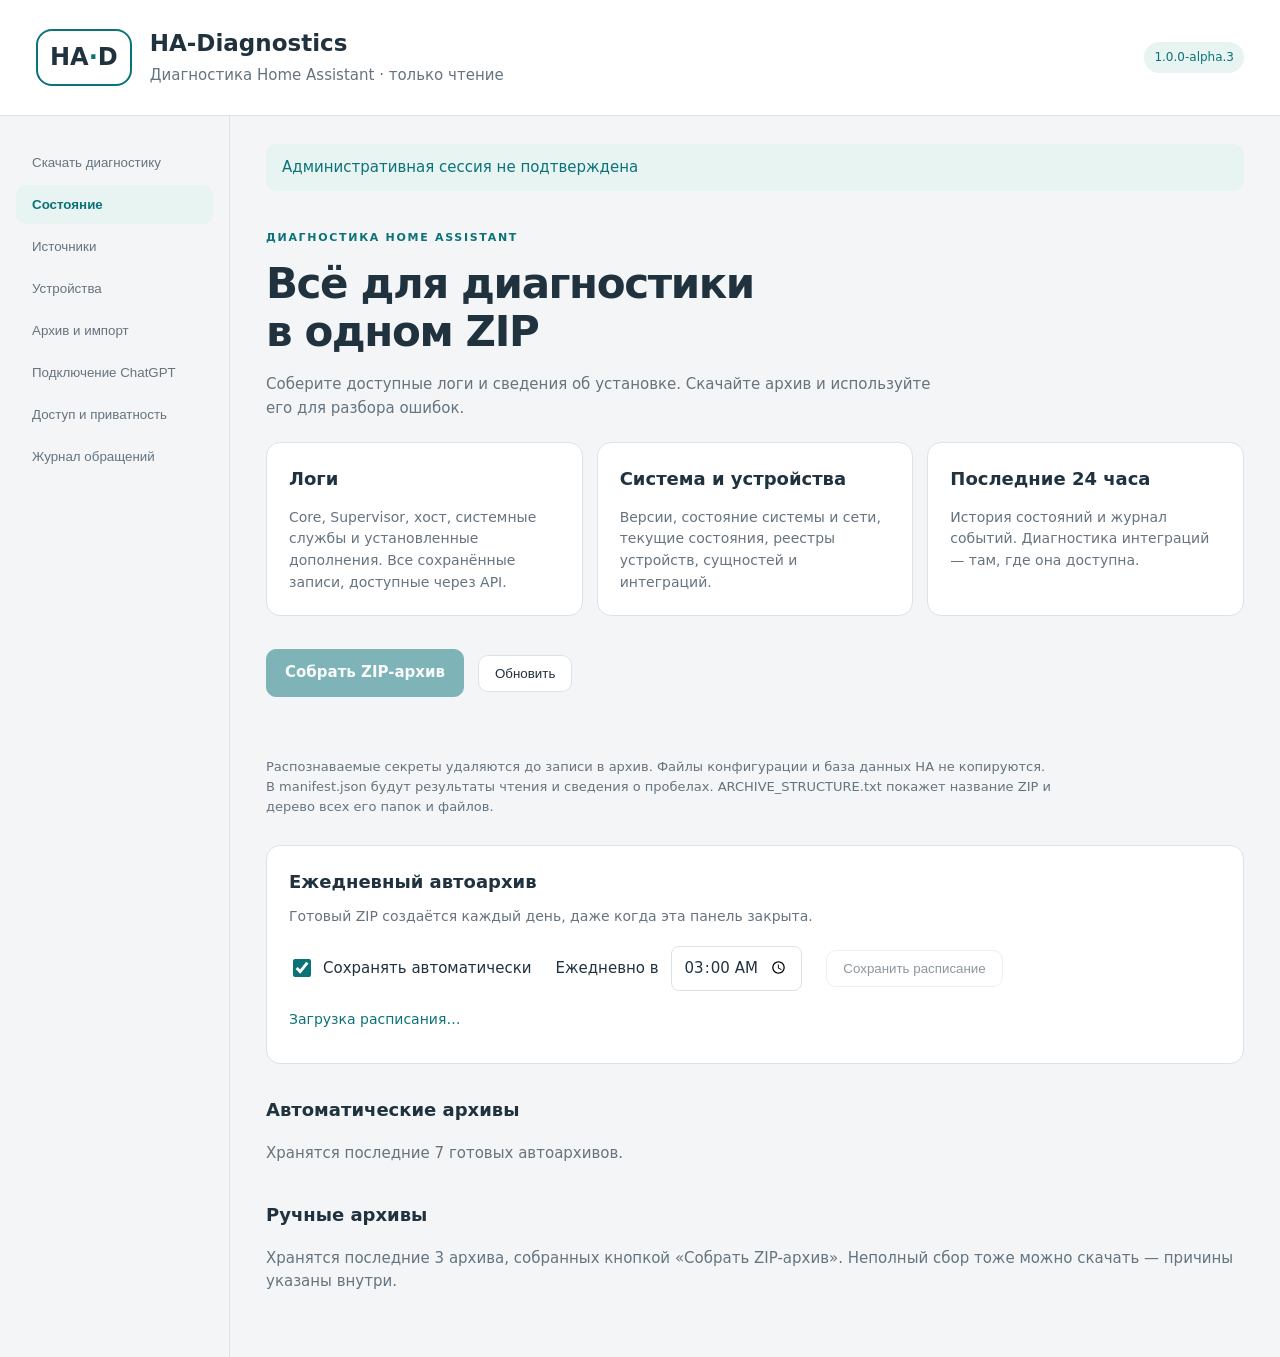
==== ha_diagnostics_live/app/web/index.html @ da9b48de "Add daily diagnostic archives for 1.0.0-alpha.3" ====
<!doctype html><html lang="ru"><head><meta charset="utf-8"><meta name="viewport" content="width=device-width,initial-scale=1"><title>HA-Diagnostics</title><link rel="stylesheet" href="style.css"></head><body><header><div class="logo">HA<span>·</span>D</div><div><h1>HA-Diagnostics</h1><p>Диагностика Home Assistant · только чтение</p></div><span class="badge">1.0.0-alpha.3</span></header><main><aside><button data-tab="export">Скачать диагностику</button><button data-tab="status">Состояние</button><button data-tab="sources">Источники</button><button data-tab="devices">Устройства</button><button data-tab="archive">Архив и импорт</button><button data-tab="connection">Подключение ChatGPT</button><button data-tab="privacy">Доступ и приватность</button><button data-tab="audit">Журнал обращений</button></aside><article><div id="notice" role="status" aria-live="polite">Загрузка состояния…</div><section id="export"><div class="export-heading"><span class="eyebrow">ДИАГНОСТИКА HOME ASSISTANT</span><h2>Всё для диагностики<br>в одном ZIP</h2><p>Соберите доступные логи и сведения об установке. Скачайте архив и используйте его для разбора ошибок.</p></div><div class="bundle-grid"><div class="card"><strong>Логи</strong><p>Core, Supervisor, хост, системные службы и установленные дополнения. Все сохранённые записи, доступные через API.</p></div><div class="card"><strong>Система и устройства</strong><p>Версии, состояние системы и сети, текущие состояния, реестры устройств, сущностей и интеграций.</p></div><div class="card"><strong>Последние 24 часа</strong><p>История состояний и журнал событий. Диагностика интеграций — там, где она доступна.</p></div></div><div class="export-actions"><button id="create-zip" class="primary" disabled>Собрать ZIP-архив</button><button id="cancel-zip" hidden>Отменить сбор</button><button id="refresh-zip">Обновить</button><a id="download-zip" class="download" hidden>Скачать ZIP</a></div><div id="export-progress" role="status" aria-live="polite"></div><p class="export-note">Распознаваемые секреты удаляются до записи в архив. Файлы конфигурации и база данных HA не копируются. В manifest.json будут результаты чтения и сведения о пробелах. ARCHIVE_STRUCTURE.txt покажет название ZIP и дерево всех его папок и файлов.</p>
<div class="schedule-card">
  <h3>Ежедневный автоархив</h3>
  <p>Готовый ZIP создаётся каждый день, даже когда эта панель закрыта.</p>
  <form id="export-schedule-form">
    <label class="schedule-toggle"><input id="schedule-enabled" type="checkbox" checked> Сохранять автоматически</label>
    <label class="schedule-time" for="schedule-time">Ежедневно в <input id="schedule-time" type="time" value="03:00" step="60" required></label>
    <button id="save-export-schedule" type="submit" disabled>Сохранить расписание</button>
  </form>
  <p id="schedule-timezone"></p>
  <p id="schedule-state" role="status" aria-live="polite">Загрузка расписания…</p>
</div>
<h3>Автоматические архивы</h3>
<p>Хранятся последние 7 готовых автоархивов.</p>
<div id="automatic-export-list" class="export-list"></div>
<h3>Ручные архивы</h3>
<p>Хранятся последние 3 архива, собранных кнопкой «Собрать ZIP-архив». Неполный сбор тоже можно скачать — причины указаны внутри.</p>
<div id="export-list" class="export-list"></div>
</section><section id="status" hidden><h2>Наблюдения с доказательствами</h2><p>Архив хранится локально. ChatGPT получает только разрешённые очищенные выборки. Наличие записей само по себе не подтверждает полноту интервала.</p><div id="metrics" class="cards"></div><p id="timezone-origin"></p><h3>Покрытие и свежесть</h3><div id="coverage"></div><h3>Локальный предпросмотр очистки</h3><p>Последние 10 очищенных записей собственного архива, до 2000 символов каждая. Проверьте их перед разрешением передачи источника; выборка не гарантирует очистку всех неизвестных секретов.</p><pre id="live-preview"></pre></section><section id="sources" hidden><h2>Источники</h2><p>Сбор и передача — отдельные разрешения. «Все доступные» превращается в явный список журналов и допустимых сущностей.</p><button id="discover">Найти все источники</button><div id="source-list"></div><button id="save-sources">Сохранить выбор и начать сбор</button><button id="stop">Остановить сбор</button></section><section id="devices" hidden><h2>Диагностические сущности</h2><p>Камеры, медиа, геопозиция, данные присутствия и чувствительные домены исключены. Snapshot показывает состояние в момент наблюдения, история Recorder — отдельный источник.</p><button id="select-entities">Выбрать все допустимые сущности</button><pre id="entity-list"></pre></section><section id="archive" hidden><h2>Архив и импорт</h2><p>Только .log, .txt и .json до 20 MiB. Исходный файл не сохраняется. Сначала проверьте очищенный предпросмотр.</p><input id="file" type="file" accept=".log,.txt,.json"><button id="preview">Предпросмотр</button><pre id="preview-content"></pre><label><input type="checkbox" id="share-import">Разрешить ChatGPT этот импорт</label><button id="commit" disabled>Сохранить очищенную копию</button><h3>Импортированные материалы</h3><div id="artifact-list"></div><pre id="artifact-content"></pre><h3>Проверить запись по evidence ID</h3><label>Идентификатор записи <input id="evidence-id" placeholder="rec_…" maxlength="36"></label><button id="show-evidence">Показать очищенную запись</button><pre id="evidence-content"></pre><button id="delete">Удалить собственный архив</button></section><section id="connection" hidden><h2>Подключение ChatGPT</h2><p>Подключите домашний MCP через Secure MCP Tunnel. Сначала создайте туннель в OpenAI Platform, затем сохраните его параметры здесь.</p><form id="tunnel-form" autocomplete="off"><label for="tunnel-id">Tunnel ID</label><input id="tunnel-id" name="tunnel-id" type="text" placeholder="tunnel_…" maxlength="107" required pattern="tunnel_[a-zA-Z0-9]{8,100}" spellcheck="false" autocomplete="off"><label for="tunnel-key">Runtime API key туннеля</label><input id="tunnel-key" name="tunnel-key" type="password" maxlength="8192" required autocomplete="new-password" spellcheck="false"><p>Ключ сохраняется локально и не показывается повторно. Это ключ транспорта OpenAI, а не токен Home Assistant. Для замены введите новый ключ.</p><button id="save-tunnel" type="submit">Сохранить туннель</button></form><p id="tunnel-state" role="status" aria-live="polite"></p><p>После сохранения перезапустите HA-Diagnostics через страницу приложения в Home Assistant. Затем выберите этот туннель при создании MCP в ChatGPT.</p><p>OAuth настраивается отдельно. Сохранение туннеля не включает удалённый доступ и не подтверждает подключение ChatGPT.</p><p id="transport-state"></p><button id="revoke">Отключить доступ ChatGPT</button></section><section id="privacy" hidden><h2>Доступ и приватность</h2><p>Очистка уменьшает раскрытие, но не гарантирует удаление любого неизвестного секрета. Уже отправленные сведения остаются в чате по условиям аккаунта OpenAI. Отзыв действует на следующие вызовы.</p><label>Настройки этого приложения (без секретов)<textarea id="policy" spellcheck="false" rows="18"></textarea></label><button id="save-policy">Сохранить локально</button><p>OAuth subject владельца подтверждается локально. MCP не имеет права менять настройки.</p></section><section id="audit" hidden><h2>Журнал обращений</h2><p>Аудит содержит субъект-псевдоним, tool, решение политики, размер и задержку. Текст чата, запрос поиска и журнал в нём не сохраняются.</p><button id="refresh-audit">Обновить</button><pre id="audit-content">Загрузка последних обращений…</pre></section></article></main><script src="app.js"></script></body></html>
---- ha_diagnostics_live/app/web/style.css ----
:root{color-scheme:light dark;--bg:#f3f5f7;--surface:#fff;--text:#20323e;--muted:#65747f;--line:#dbe3e8;--accent:#0b7378;--soft:#e8f4f1}*{box-sizing:border-box}body{margin:0;background:var(--bg);color:var(--text);font:15px/1.55 system-ui,sans-serif}header{display:flex;align-items:center;gap:18px;padding:26px 36px;border-bottom:1px solid var(--line);background:var(--surface)}.logo{font-size:24px;font-weight:800;border:2px solid var(--accent);border-radius:16px;padding:8px 12px}.logo span{color:var(--accent)}h1{font-size:23px;margin:0}header p{margin:2px 0;color:var(--muted)}.badge{margin-left:auto;font-size:12px;color:var(--accent);background:var(--soft);padding:6px 10px;border-radius:20px}main{display:grid;grid-template-columns:230px minmax(0,1fr);max-width:1400px;margin:auto;min-height:80vh}aside{padding:24px 16px;border-right:1px solid var(--line)}aside button{display:block;width:100%;text-align:left;background:none;border:0;padding:12px 16px;margin:3px 0;color:var(--muted)}aside button.active{background:var(--soft);color:var(--accent);font-weight:650}article{padding:28px 36px;max-width:1050px;min-width:0}h2{font-size:27px;letter-spacing:-.5px;margin:20px 0 10px}h3{font-size:18px}p{color:var(--muted)}button{border:1px solid var(--line);border-radius:10px;background:var(--surface);color:var(--text);padding:10px 16px;cursor:pointer;margin:5px 6px 5px 0}button:hover{border-color:var(--accent)}button:focus-visible,input:focus-visible,textarea:focus-visible{outline:3px solid var(--accent);outline-offset:2px}button:disabled{opacity:.5;cursor:default}#notice{border-radius:10px;padding:12px 16px;background:var(--soft);color:var(--accent)}.cards{display:grid;grid-template-columns:repeat(3,1fr);gap:14px;margin:26px 0}.card,.source,.artifact{padding:18px;border:1px solid var(--line);border-radius:14px;background:var(--surface);margin:8px 0}.card strong{display:block;font-size:23px}label{display:block;margin:12px 0}pre{white-space:pre-wrap;overflow-wrap:anywhere;background:var(--surface);border:1px solid var(--line);border-radius:10px;padding:14px;max-height:430px;overflow:auto;font:13px/1.6 ui-monospace,monospace}textarea{display:block;width:100%;background:var(--surface);color:var(--text);border:1px solid var(--line);border-radius:10px;padding:12px;font:13px/1.5 ui-monospace,monospace}.source input{margin-right:8px}small{color:var(--muted)}@media(prefers-color-scheme:dark){:root{--bg:#131d23;--surface:#1b2931;--text:#e8eff3;--muted:#a7b7c0;--line:#34454e;--accent:#83d7c9;--soft:#213d3b}}@media(max-width:700px){header{padding:18px 16px;gap:12px;flex-wrap:wrap}h1{font-size:20px}.badge{margin-left:0}main{display:block}aside{display:flex;overflow:auto;padding:10px;border-right:0;border-bottom:1px solid var(--line)}aside button{white-space:nowrap;width:auto}article{padding:18px 16px}.cards{grid-template-columns:1fr}h2{font-size:24px}}

#tunnel-form{max-width:640px}#tunnel-form label{display:block;margin-top:16px}#tunnel-form input{display:block;width:100%;min-width:0;padding:12px;border:1px solid var(--line);border-radius:8px;background:var(--surface);color:var(--text);font:inherit}#tunnel-state{overflow-wrap:anywhere}
.schedule-card{padding:22px;margin:28px 0 32px;border:1px solid var(--line);border-radius:14px;background:var(--surface)}.schedule-card h3{margin:0}.schedule-card p{margin:10px 0;font-size:14px}#export-schedule-form{display:flex;align-items:center;flex-wrap:wrap;gap:12px 24px}#export-schedule-form label{margin:8px 0}.schedule-toggle{display:flex;align-items:center;gap:9px}.schedule-toggle input{width:18px;height:18px;accent-color:var(--accent)}.schedule-time{display:flex;align-items:center;gap:12px}.schedule-time input{min-width:120px;max-width:160px;padding:9px 12px;border:1px solid var(--line);border-radius:8px;background:var(--surface);color:var(--text);font:inherit}#schedule-state{color:var(--accent);overflow-wrap:anywhere}.export-list{margin:18px 0 36px;color:var(--muted)}@media(max-width:700px){.schedule-card{padding:18px}#export-schedule-form{align-items:flex-start;flex-direction:column;gap:4px}#export-schedule-form button{max-width:100%}}
[hidden]{display:none!important}.zip-workflow main{display:block;max-width:1100px}.zip-workflow aside{display:none}.zip-workflow article{max-width:none;padding-top:32px}.export-heading{max-width:680px;margin:34px 0 22px}.export-heading h2{font-size:42px;line-height:1.13;letter-spacing:-1.4px;margin:12px 0 18px}.eyebrow{color:var(--accent);font-size:11px;font-weight:700;letter-spacing:1.7px}.bundle-grid{display:grid;grid-template-columns:repeat(3,minmax(0,1fr));gap:14px}.bundle-grid .card{margin:0;padding:22px}.bundle-grid .card strong{font-size:18px}.bundle-grid .card p{font-size:14px;margin-bottom:0}.export-actions{display:flex;align-items:center;flex-wrap:wrap;gap:8px;margin:28px 0 14px}button.primary,a.download{display:inline-block;border:1px solid var(--accent);border-radius:10px;background:var(--accent);color:var(--surface);padding:11px 18px;font:inherit;font-weight:600;text-decoration:none;cursor:pointer}a.download:focus-visible{outline:3px solid var(--accent);outline-offset:3px}.export-note{font-size:13px;max-width:790px}#export-progress{min-height:28px;color:var(--accent);overflow-wrap:anywhere}.collecting:before{content:'';display:inline-block;width:9px;height:9px;background:var(--accent);border-radius:50%;margin-right:10px;animation:collect-pulse 1.2s ease-in-out infinite}.export-row{display:flex;align-items:center;gap:14px;padding:18px 0;border-top:1px solid var(--line)}.export-row>div{flex:1;min-width:0}.export-row strong,.export-row small{display:block}.export-row strong{font-size:15px}.export-row small{margin-top:3px}#export-list{margin:18px 0 36px;color:var(--muted)}@keyframes collect-pulse{50%{opacity:.3}}@media(prefers-reduced-motion:reduce){.collecting:before{animation:none}}@media(max-width:700px){.export-heading{margin-top:24px}.export-heading h2{font-size:34px}.bundle-grid{grid-template-columns:1fr}.export-row{flex-wrap:wrap}.export-row>div{flex-basis:100%}}
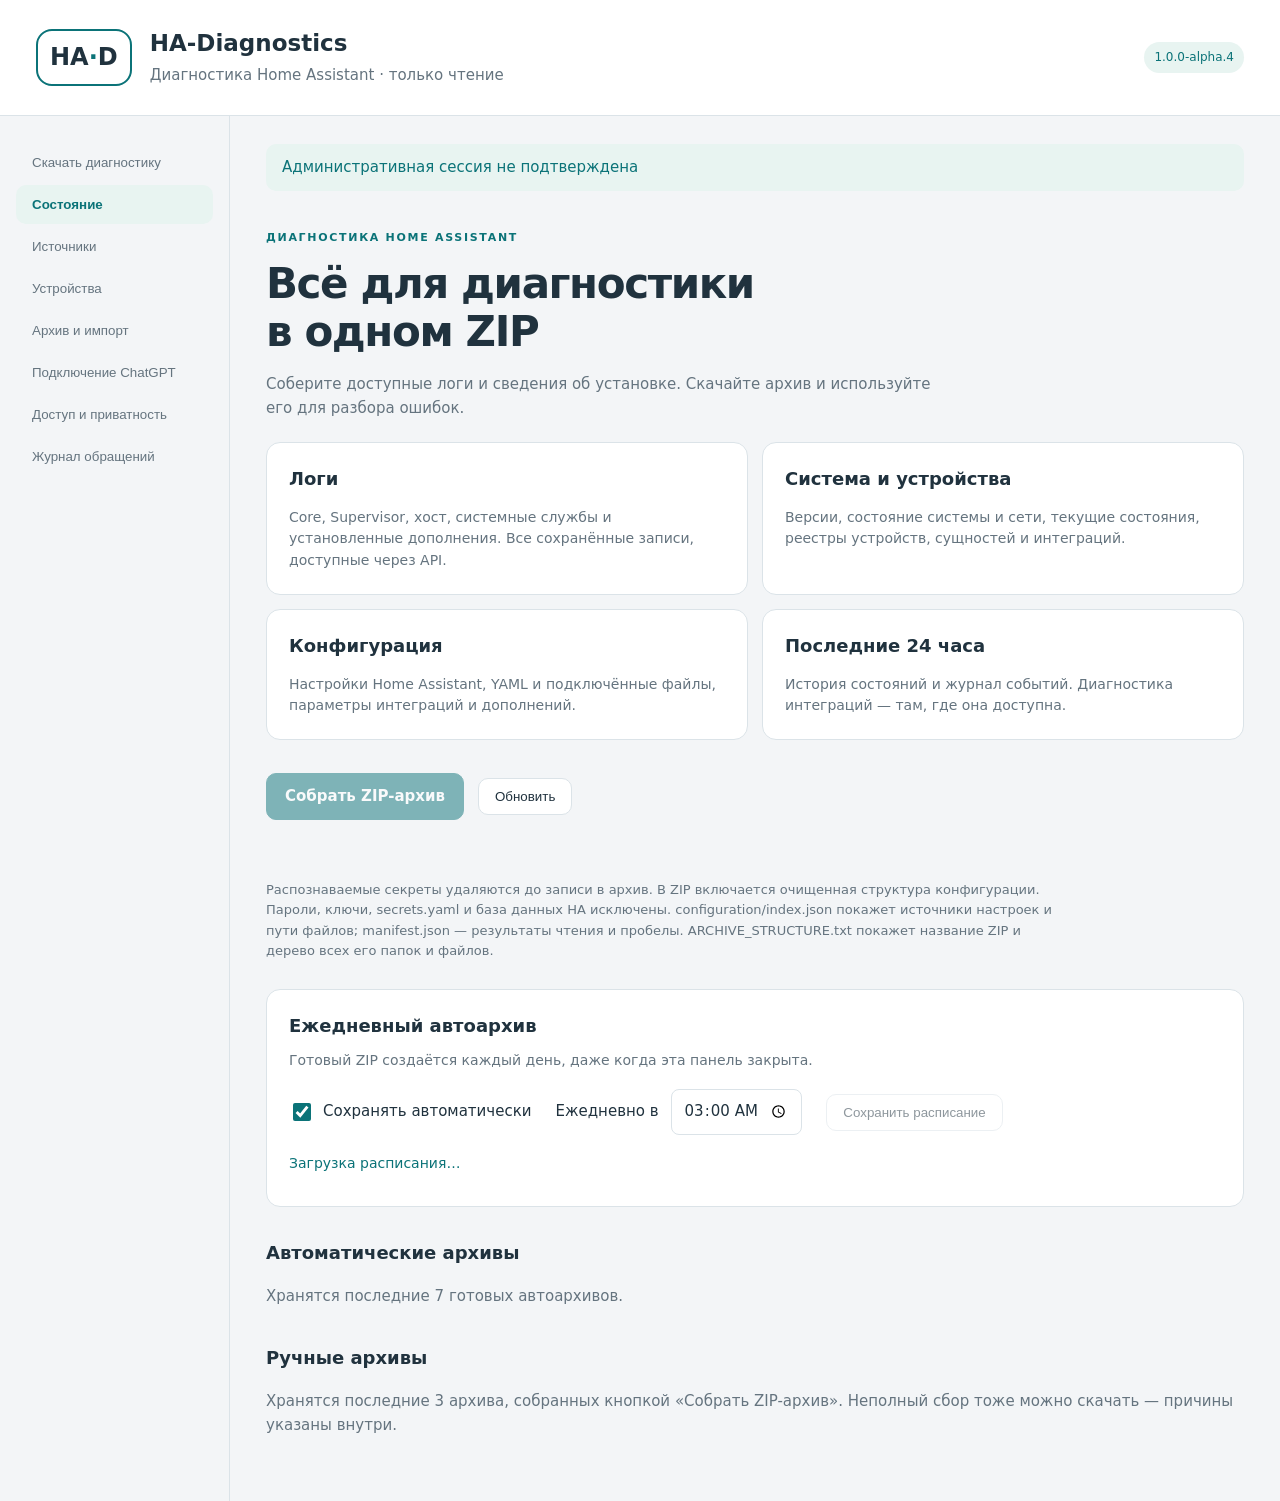
==== commit c77a80fe: "Add configuration export for 1.0.0-alpha.4" ====
--- a/ha_diagnostics_live/app/web/index.html
+++ b/ha_diagnostics_live/app/web/index.html
@@ -1,4 +1,4 @@
-<!doctype html><html lang="ru"><head><meta charset="utf-8"><meta name="viewport" content="width=device-width,initial-scale=1"><title>HA-Diagnostics</title><link rel="stylesheet" href="style.css"></head><body><header><div class="logo">HA<span>·</span>D</div><div><h1>HA-Diagnostics</h1><p>Диагностика Home Assistant · только чтение</p></div><span class="badge">1.0.0-alpha.3</span></header><main><aside><button data-tab="export">Скачать диагностику</button><button data-tab="status">Состояние</button><button data-tab="sources">Источники</button><button data-tab="devices">Устройства</button><button data-tab="archive">Архив и импорт</button><button data-tab="connection">Подключение ChatGPT</button><button data-tab="privacy">Доступ и приватность</button><button data-tab="audit">Журнал обращений</button></aside><article><div id="notice" role="status" aria-live="polite">Загрузка состояния…</div><section id="export"><div class="export-heading"><span class="eyebrow">ДИАГНОСТИКА HOME ASSISTANT</span><h2>Всё для диагностики<br>в одном ZIP</h2><p>Соберите доступные логи и сведения об установке. Скачайте архив и используйте его для разбора ошибок.</p></div><div class="bundle-grid"><div class="card"><strong>Логи</strong><p>Core, Supervisor, хост, системные службы и установленные дополнения. Все сохранённые записи, доступные через API.</p></div><div class="card"><strong>Система и устройства</strong><p>Версии, состояние системы и сети, текущие состояния, реестры устройств, сущностей и интеграций.</p></div><div class="card"><strong>Последние 24 часа</strong><p>История состояний и журнал событий. Диагностика интеграций — там, где она доступна.</p></div></div><div class="export-actions"><button id="create-zip" class="primary" disabled>Собрать ZIP-архив</button><button id="cancel-zip" hidden>Отменить сбор</button><button id="refresh-zip">Обновить</button><a id="download-zip" class="download" hidden>Скачать ZIP</a></div><div id="export-progress" role="status" aria-live="polite"></div><p class="export-note">Распознаваемые секреты удаляются до записи в архив. Файлы конфигурации и база данных HA не копируются. В manifest.json будут результаты чтения и сведения о пробелах. ARCHIVE_STRUCTURE.txt покажет название ZIP и дерево всех его папок и файлов.</p>
+<!doctype html><html lang="ru"><head><meta charset="utf-8"><meta name="viewport" content="width=device-width,initial-scale=1"><title>HA-Diagnostics</title><link rel="stylesheet" href="style.css"></head><body><header><div class="logo">HA<span>·</span>D</div><div><h1>HA-Diagnostics</h1><p>Диагностика Home Assistant · только чтение</p></div><span class="badge">1.0.0-alpha.4</span></header><main><aside><button data-tab="export">Скачать диагностику</button><button data-tab="status">Состояние</button><button data-tab="sources">Источники</button><button data-tab="devices">Устройства</button><button data-tab="archive">Архив и импорт</button><button data-tab="connection">Подключение ChatGPT</button><button data-tab="privacy">Доступ и приватность</button><button data-tab="audit">Журнал обращений</button></aside><article><div id="notice" role="status" aria-live="polite">Загрузка состояния…</div><section id="export"><div class="export-heading"><span class="eyebrow">ДИАГНОСТИКА HOME ASSISTANT</span><h2>Всё для диагностики<br>в одном ZIP</h2><p>Соберите доступные логи и сведения об установке. Скачайте архив и используйте его для разбора ошибок.</p></div><div class="bundle-grid"><div class="card"><strong>Логи</strong><p>Core, Supervisor, хост, системные службы и установленные дополнения. Все сохранённые записи, доступные через API.</p></div><div class="card"><strong>Система и устройства</strong><p>Версии, состояние системы и сети, текущие состояния, реестры устройств, сущностей и интеграций.</p></div><div class="card"><strong>Конфигурация</strong><p>Настройки Home Assistant, YAML и подключённые файлы, параметры интеграций и дополнений.</p></div><div class="card"><strong>Последние 24 часа</strong><p>История состояний и журнал событий. Диагностика интеграций — там, где она доступна.</p></div></div><div class="export-actions"><button id="create-zip" class="primary" disabled>Собрать ZIP-архив</button><button id="cancel-zip" hidden>Отменить сбор</button><button id="refresh-zip">Обновить</button><a id="download-zip" class="download" hidden>Скачать ZIP</a></div><div id="export-progress" role="status" aria-live="polite"></div><p class="export-note">Распознаваемые секреты удаляются до записи в архив. В ZIP включается очищенная структура конфигурации. Пароли, ключи, secrets.yaml и база данных HA исключены. configuration/index.json покажет источники настроек и пути файлов; manifest.json — результаты чтения и пробелы. ARCHIVE_STRUCTURE.txt покажет название ZIP и дерево всех его папок и файлов.</p>
 <div class="schedule-card">
   <h3>Ежедневный автоархив</h3>
   <p>Готовый ZIP создаётся каждый день, даже когда эта панель закрыта.</p>
--- a/ha_diagnostics_live/app/web/style.css
+++ b/ha_diagnostics_live/app/web/style.css
@@ -2,4 +2,4 @@
 
 #tunnel-form{max-width:640px}#tunnel-form label{display:block;margin-top:16px}#tunnel-form input{display:block;width:100%;min-width:0;padding:12px;border:1px solid var(--line);border-radius:8px;background:var(--surface);color:var(--text);font:inherit}#tunnel-state{overflow-wrap:anywhere}
 .schedule-card{padding:22px;margin:28px 0 32px;border:1px solid var(--line);border-radius:14px;background:var(--surface)}.schedule-card h3{margin:0}.schedule-card p{margin:10px 0;font-size:14px}#export-schedule-form{display:flex;align-items:center;flex-wrap:wrap;gap:12px 24px}#export-schedule-form label{margin:8px 0}.schedule-toggle{display:flex;align-items:center;gap:9px}.schedule-toggle input{width:18px;height:18px;accent-color:var(--accent)}.schedule-time{display:flex;align-items:center;gap:12px}.schedule-time input{min-width:120px;max-width:160px;padding:9px 12px;border:1px solid var(--line);border-radius:8px;background:var(--surface);color:var(--text);font:inherit}#schedule-state{color:var(--accent);overflow-wrap:anywhere}.export-list{margin:18px 0 36px;color:var(--muted)}@media(max-width:700px){.schedule-card{padding:18px}#export-schedule-form{align-items:flex-start;flex-direction:column;gap:4px}#export-schedule-form button{max-width:100%}}
-[hidden]{display:none!important}.zip-workflow main{display:block;max-width:1100px}.zip-workflow aside{display:none}.zip-workflow article{max-width:none;padding-top:32px}.export-heading{max-width:680px;margin:34px 0 22px}.export-heading h2{font-size:42px;line-height:1.13;letter-spacing:-1.4px;margin:12px 0 18px}.eyebrow{color:var(--accent);font-size:11px;font-weight:700;letter-spacing:1.7px}.bundle-grid{display:grid;grid-template-columns:repeat(3,minmax(0,1fr));gap:14px}.bundle-grid .card{margin:0;padding:22px}.bundle-grid .card strong{font-size:18px}.bundle-grid .card p{font-size:14px;margin-bottom:0}.export-actions{display:flex;align-items:center;flex-wrap:wrap;gap:8px;margin:28px 0 14px}button.primary,a.download{display:inline-block;border:1px solid var(--accent);border-radius:10px;background:var(--accent);color:var(--surface);padding:11px 18px;font:inherit;font-weight:600;text-decoration:none;cursor:pointer}a.download:focus-visible{outline:3px solid var(--accent);outline-offset:3px}.export-note{font-size:13px;max-width:790px}#export-progress{min-height:28px;color:var(--accent);overflow-wrap:anywhere}.collecting:before{content:'';display:inline-block;width:9px;height:9px;background:var(--accent);border-radius:50%;margin-right:10px;animation:collect-pulse 1.2s ease-in-out infinite}.export-row{display:flex;align-items:center;gap:14px;padding:18px 0;border-top:1px solid var(--line)}.export-row>div{flex:1;min-width:0}.export-row strong,.export-row small{display:block}.export-row strong{font-size:15px}.export-row small{margin-top:3px}#export-list{margin:18px 0 36px;color:var(--muted)}@keyframes collect-pulse{50%{opacity:.3}}@media(prefers-reduced-motion:reduce){.collecting:before{animation:none}}@media(max-width:700px){.export-heading{margin-top:24px}.export-heading h2{font-size:34px}.bundle-grid{grid-template-columns:1fr}.export-row{flex-wrap:wrap}.export-row>div{flex-basis:100%}}
+[hidden]{display:none!important}.zip-workflow main{display:block;max-width:1100px}.zip-workflow aside{display:none}.zip-workflow article{max-width:none;padding-top:32px}.export-heading{max-width:680px;margin:34px 0 22px}.export-heading h2{font-size:42px;line-height:1.13;letter-spacing:-1.4px;margin:12px 0 18px}.eyebrow{color:var(--accent);font-size:11px;font-weight:700;letter-spacing:1.7px}.bundle-grid{display:grid;grid-template-columns:repeat(2,minmax(0,1fr));gap:14px}.bundle-grid .card{margin:0;padding:22px}.bundle-grid .card strong{font-size:18px}.bundle-grid .card p{font-size:14px;margin-bottom:0}.export-actions{display:flex;align-items:center;flex-wrap:wrap;gap:8px;margin:28px 0 14px}button.primary,a.download{display:inline-block;border:1px solid var(--accent);border-radius:10px;background:var(--accent);color:var(--surface);padding:11px 18px;font:inherit;font-weight:600;text-decoration:none;cursor:pointer}a.download:focus-visible{outline:3px solid var(--accent);outline-offset:3px}.export-note{font-size:13px;max-width:790px}#export-progress{min-height:28px;color:var(--accent);overflow-wrap:anywhere}.collecting:before{content:'';display:inline-block;width:9px;height:9px;background:var(--accent);border-radius:50%;margin-right:10px;animation:collect-pulse 1.2s ease-in-out infinite}.export-row{display:flex;align-items:center;gap:14px;padding:18px 0;border-top:1px solid var(--line)}.export-row>div{flex:1;min-width:0}.export-row strong,.export-row small{display:block}.export-row strong{font-size:15px}.export-row small{margin-top:3px}#export-list{margin:18px 0 36px;color:var(--muted)}@keyframes collect-pulse{50%{opacity:.3}}@media(prefers-reduced-motion:reduce){.collecting:before{animation:none}}@media(max-width:700px){.export-heading{margin-top:24px}.export-heading h2{font-size:34px}.bundle-grid{grid-template-columns:1fr}.export-row{flex-wrap:wrap}.export-row>div{flex-basis:100%}}
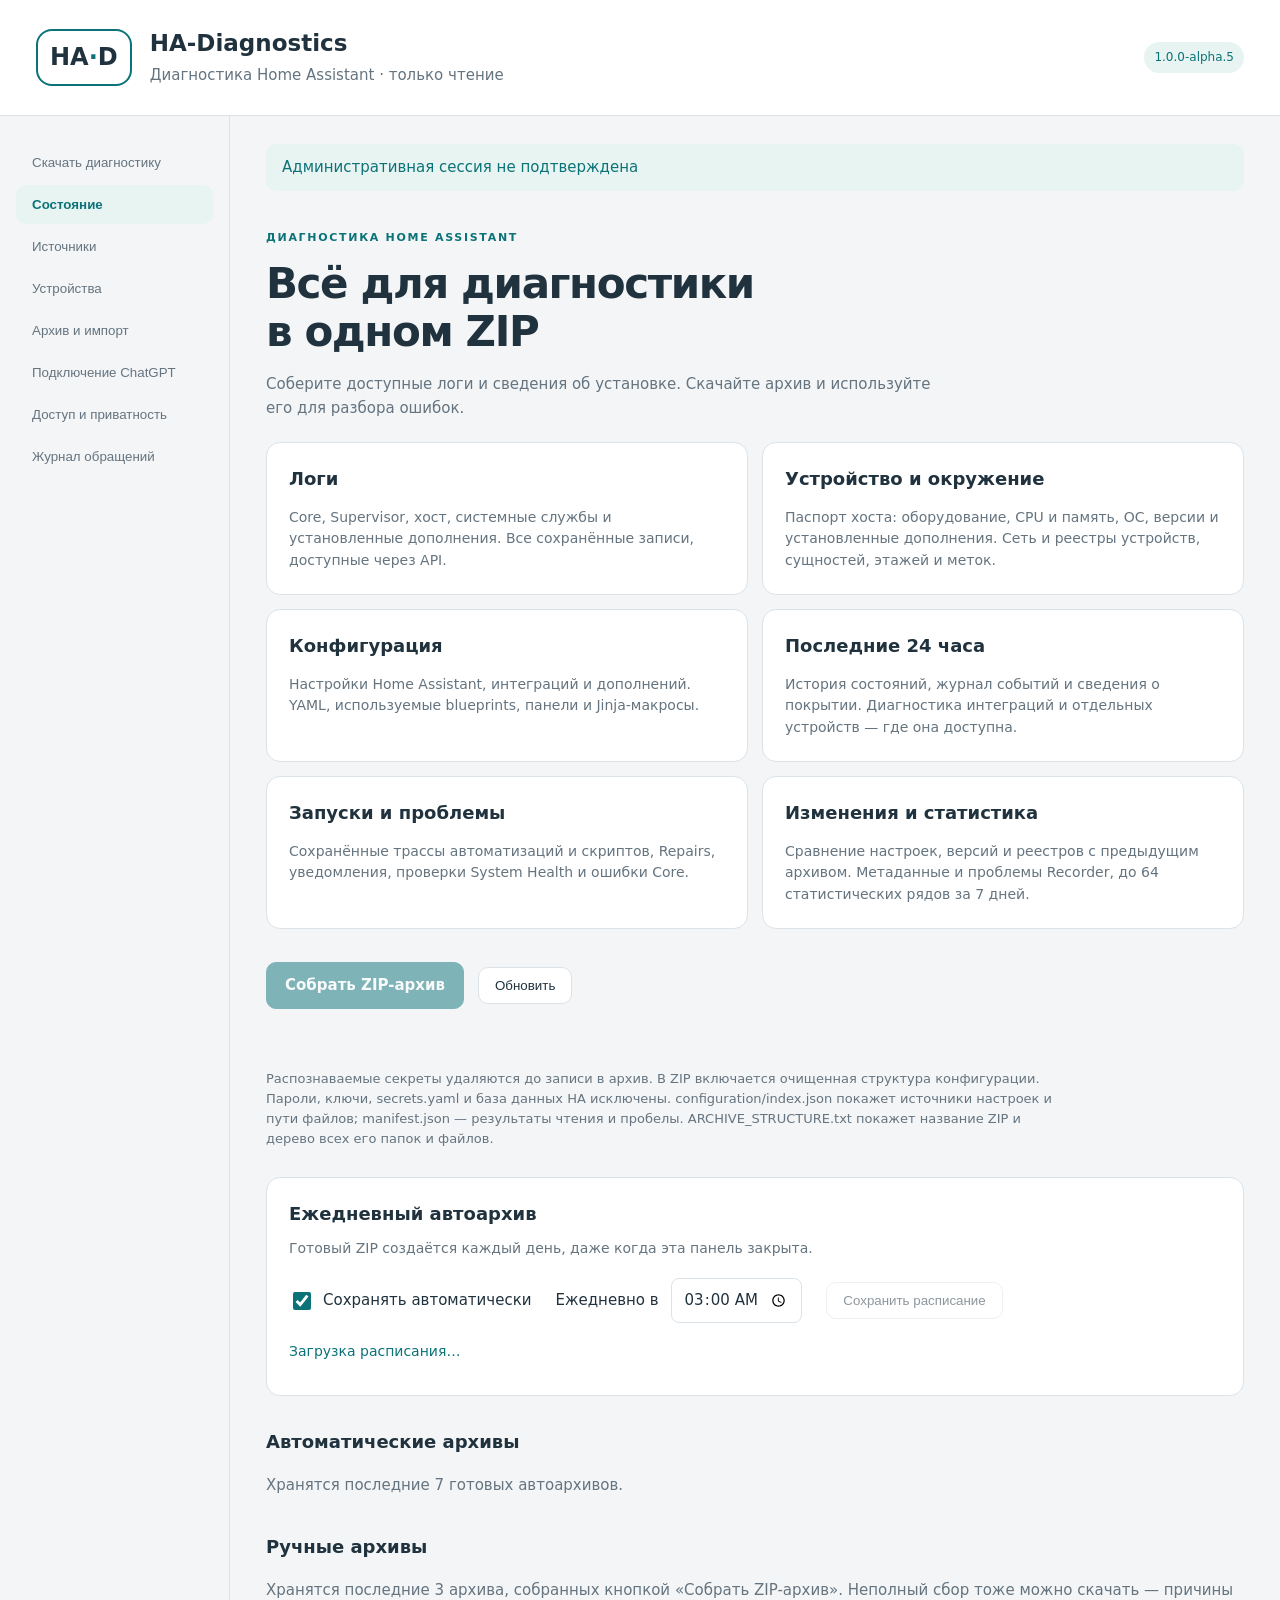
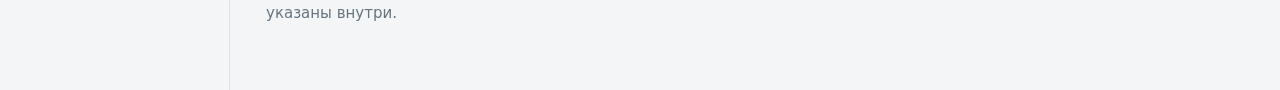
==== commit f6cd8972: "Release Alpha 5: expand diagnostic exports and archive comparison" ====
--- a/ha_diagnostics_live/app/web/index.html
+++ b/ha_diagnostics_live/app/web/index.html
@@ -1,4 +1,4 @@
-<!doctype html><html lang="ru"><head><meta charset="utf-8"><meta name="viewport" content="width=device-width,initial-scale=1"><title>HA-Diagnostics</title><link rel="stylesheet" href="style.css"></head><body><header><div class="logo">HA<span>·</span>D</div><div><h1>HA-Diagnostics</h1><p>Диагностика Home Assistant · только чтение</p></div><span class="badge">1.0.0-alpha.4</span></header><main><aside><button data-tab="export">Скачать диагностику</button><button data-tab="status">Состояние</button><button data-tab="sources">Источники</button><button data-tab="devices">Устройства</button><button data-tab="archive">Архив и импорт</button><button data-tab="connection">Подключение ChatGPT</button><button data-tab="privacy">Доступ и приватность</button><button data-tab="audit">Журнал обращений</button></aside><article><div id="notice" role="status" aria-live="polite">Загрузка состояния…</div><section id="export"><div class="export-heading"><span class="eyebrow">ДИАГНОСТИКА HOME ASSISTANT</span><h2>Всё для диагностики<br>в одном ZIP</h2><p>Соберите доступные логи и сведения об установке. Скачайте архив и используйте его для разбора ошибок.</p></div><div class="bundle-grid"><div class="card"><strong>Логи</strong><p>Core, Supervisor, хост, системные службы и установленные дополнения. Все сохранённые записи, доступные через API.</p></div><div class="card"><strong>Система и устройства</strong><p>Версии, состояние системы и сети, текущие состояния, реестры устройств, сущностей и интеграций.</p></div><div class="card"><strong>Конфигурация</strong><p>Настройки Home Assistant, YAML и подключённые файлы, параметры интеграций и дополнений.</p></div><div class="card"><strong>Последние 24 часа</strong><p>История состояний и журнал событий. Диагностика интеграций — там, где она доступна.</p></div></div><div class="export-actions"><button id="create-zip" class="primary" disabled>Собрать ZIP-архив</button><button id="cancel-zip" hidden>Отменить сбор</button><button id="refresh-zip">Обновить</button><a id="download-zip" class="download" hidden>Скачать ZIP</a></div><div id="export-progress" role="status" aria-live="polite"></div><p class="export-note">Распознаваемые секреты удаляются до записи в архив. В ZIP включается очищенная структура конфигурации. Пароли, ключи, secrets.yaml и база данных HA исключены. configuration/index.json покажет источники настроек и пути файлов; manifest.json — результаты чтения и пробелы. ARCHIVE_STRUCTURE.txt покажет название ZIP и дерево всех его папок и файлов.</p>
+<!doctype html><html lang="ru"><head><meta charset="utf-8"><meta name="viewport" content="width=device-width,initial-scale=1"><title>HA-Diagnostics</title><link rel="stylesheet" href="style.css"></head><body><header><div class="logo">HA<span>·</span>D</div><div><h1>HA-Diagnostics</h1><p>Диагностика Home Assistant · только чтение</p></div><span class="badge">1.0.0-alpha.5</span></header><main><aside><button data-tab="export">Скачать диагностику</button><button data-tab="status">Состояние</button><button data-tab="sources">Источники</button><button data-tab="devices">Устройства</button><button data-tab="archive">Архив и импорт</button><button data-tab="connection">Подключение ChatGPT</button><button data-tab="privacy">Доступ и приватность</button><button data-tab="audit">Журнал обращений</button></aside><article><div id="notice" role="status" aria-live="polite">Загрузка состояния…</div><section id="export"><div class="export-heading"><span class="eyebrow">ДИАГНОСТИКА HOME ASSISTANT</span><h2>Всё для диагностики<br>в одном ZIP</h2><p>Соберите доступные логи и сведения об установке. Скачайте архив и используйте его для разбора ошибок.</p></div><div class="bundle-grid"><div class="card"><strong>Логи</strong><p>Core, Supervisor, хост, системные службы и установленные дополнения. Все сохранённые записи, доступные через API.</p></div><div class="card"><strong>Устройство и окружение</strong><p>Паспорт хоста: оборудование, CPU и память, ОС, версии и установленные дополнения. Сеть и реестры устройств, сущностей, этажей и меток.</p></div><div class="card"><strong>Конфигурация</strong><p>Настройки Home Assistant, интеграций и дополнений. YAML, используемые blueprints, панели и Jinja-макросы.</p></div><div class="card"><strong>Последние 24 часа</strong><p>История состояний, журнал событий и сведения о покрытии. Диагностика интеграций и отдельных устройств — где она доступна.</p></div><div class="card"><strong>Запуски и проблемы</strong><p>Сохранённые трассы автоматизаций и скриптов, Repairs, уведомления, проверки System Health и ошибки Core.</p></div><div class="card"><strong>Изменения и статистика</strong><p>Сравнение настроек, версий и реестров с предыдущим архивом. Метаданные и проблемы Recorder, до 64 статистических рядов за 7 дней.</p></div></div><div class="export-actions"><button id="create-zip" class="primary" disabled>Собрать ZIP-архив</button><button id="cancel-zip" hidden>Отменить сбор</button><button id="refresh-zip">Обновить</button><a id="download-zip" class="download" hidden>Скачать ZIP</a></div><div id="export-progress" role="status" aria-live="polite"></div><p class="export-note">Распознаваемые секреты удаляются до записи в архив. В ZIP включается очищенная структура конфигурации. Пароли, ключи, secrets.yaml и база данных HA исключены. configuration/index.json покажет источники настроек и пути файлов; manifest.json — результаты чтения и пробелы. ARCHIVE_STRUCTURE.txt покажет название ZIP и дерево всех его папок и файлов.</p>
 <div class="schedule-card">
   <h3>Ежедневный автоархив</h3>
   <p>Готовый ZIP создаётся каждый день, даже когда эта панель закрыта.</p>
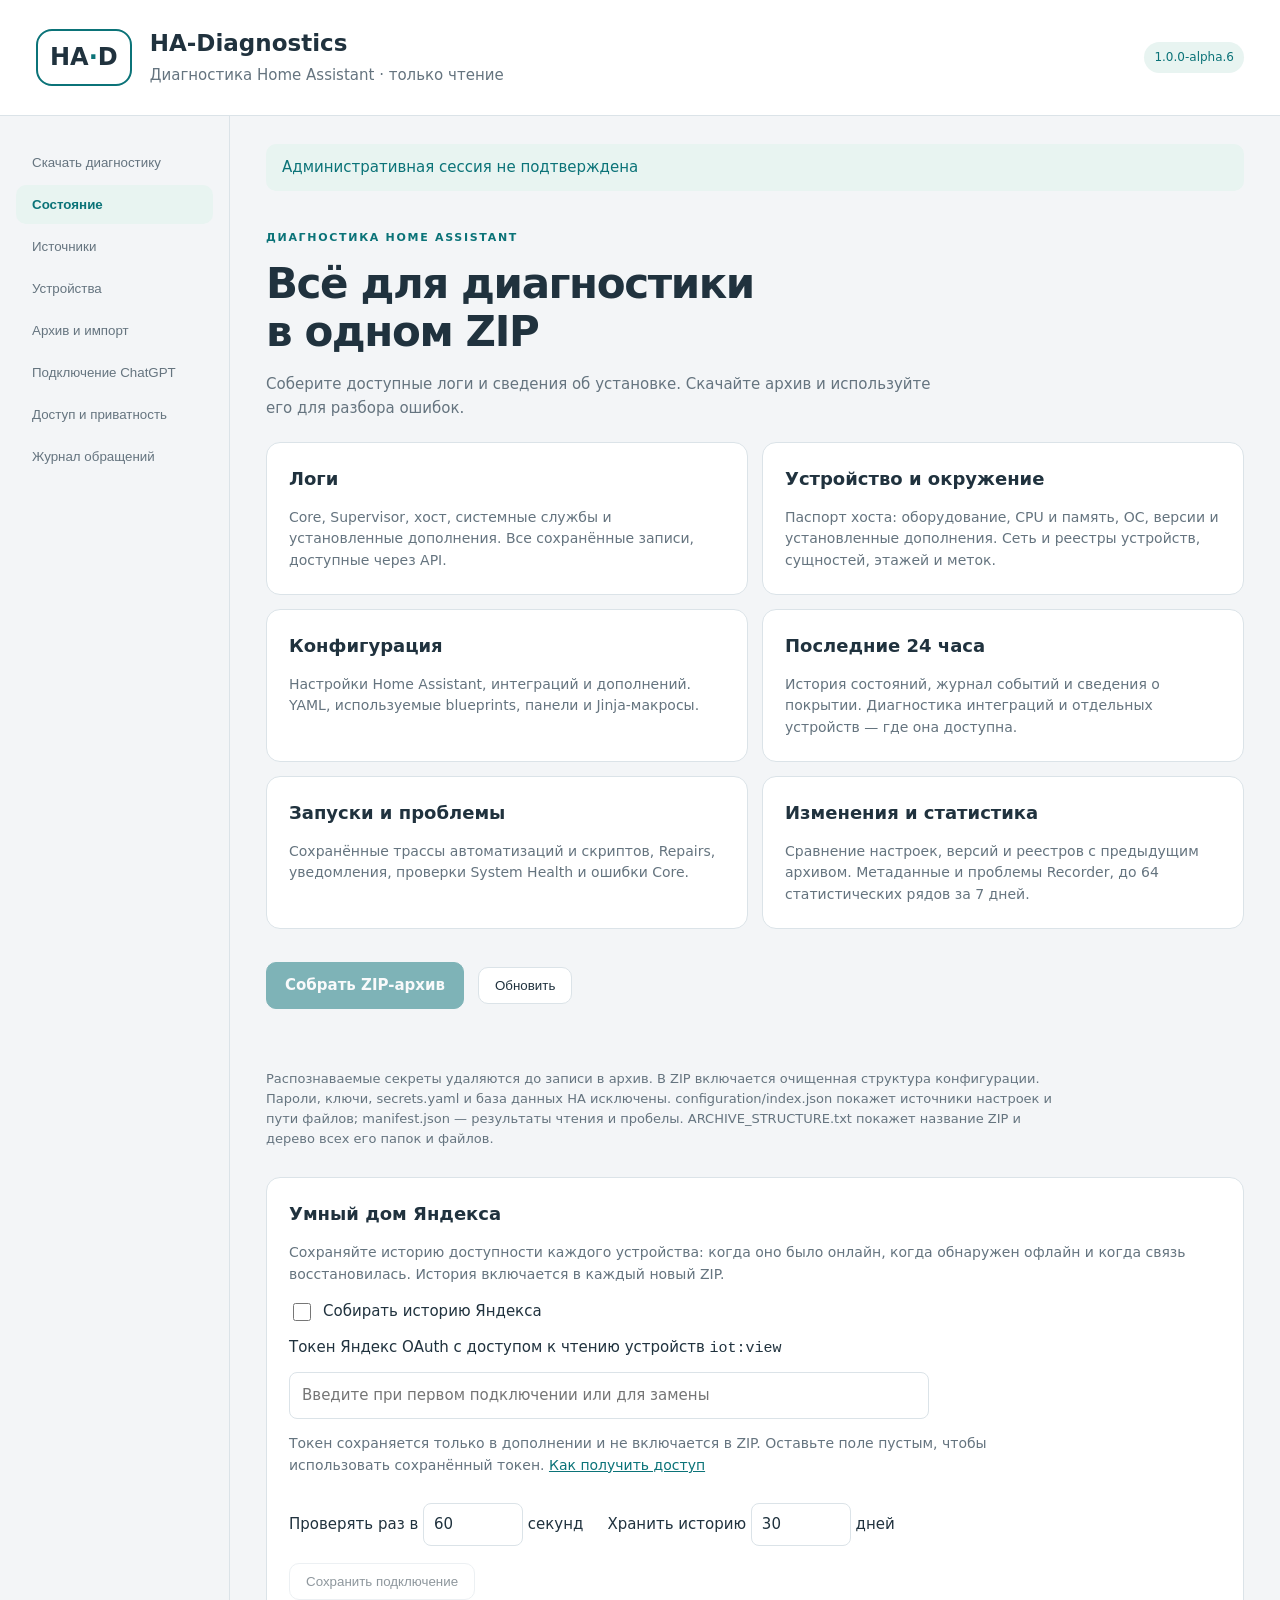
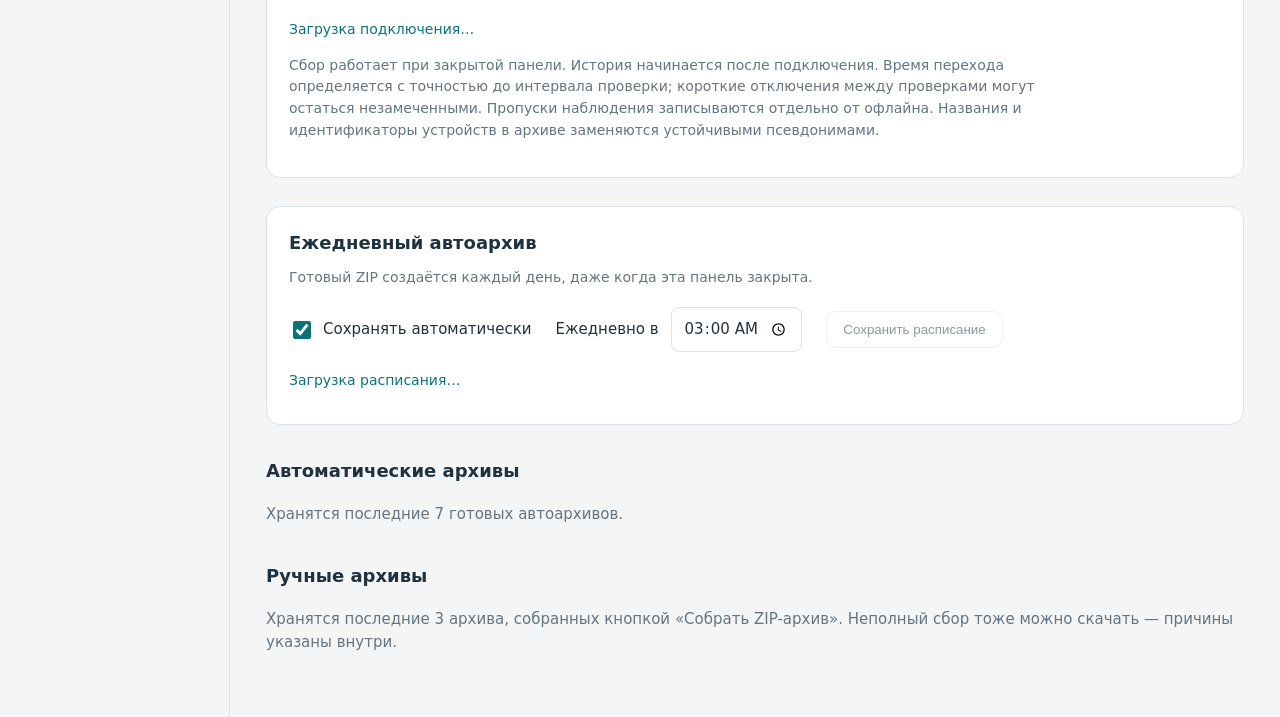
==== commit 5ac3a221: "Release Alpha 6: add Yandex device availability history" ====
--- a/ha_diagnostics_live/app/web/index.html
+++ b/ha_diagnostics_live/app/web/index.html
@@ -1,4 +1,22 @@
-<!doctype html><html lang="ru"><head><meta charset="utf-8"><meta name="viewport" content="width=device-width,initial-scale=1"><title>HA-Diagnostics</title><link rel="stylesheet" href="style.css"></head><body><header><div class="logo">HA<span>·</span>D</div><div><h1>HA-Diagnostics</h1><p>Диагностика Home Assistant · только чтение</p></div><span class="badge">1.0.0-alpha.5</span></header><main><aside><button data-tab="export">Скачать диагностику</button><button data-tab="status">Состояние</button><button data-tab="sources">Источники</button><button data-tab="devices">Устройства</button><button data-tab="archive">Архив и импорт</button><button data-tab="connection">Подключение ChatGPT</button><button data-tab="privacy">Доступ и приватность</button><button data-tab="audit">Журнал обращений</button></aside><article><div id="notice" role="status" aria-live="polite">Загрузка состояния…</div><section id="export"><div class="export-heading"><span class="eyebrow">ДИАГНОСТИКА HOME ASSISTANT</span><h2>Всё для диагностики<br>в одном ZIP</h2><p>Соберите доступные логи и сведения об установке. Скачайте архив и используйте его для разбора ошибок.</p></div><div class="bundle-grid"><div class="card"><strong>Логи</strong><p>Core, Supervisor, хост, системные службы и установленные дополнения. Все сохранённые записи, доступные через API.</p></div><div class="card"><strong>Устройство и окружение</strong><p>Паспорт хоста: оборудование, CPU и память, ОС, версии и установленные дополнения. Сеть и реестры устройств, сущностей, этажей и меток.</p></div><div class="card"><strong>Конфигурация</strong><p>Настройки Home Assistant, интеграций и дополнений. YAML, используемые blueprints, панели и Jinja-макросы.</p></div><div class="card"><strong>Последние 24 часа</strong><p>История состояний, журнал событий и сведения о покрытии. Диагностика интеграций и отдельных устройств — где она доступна.</p></div><div class="card"><strong>Запуски и проблемы</strong><p>Сохранённые трассы автоматизаций и скриптов, Repairs, уведомления, проверки System Health и ошибки Core.</p></div><div class="card"><strong>Изменения и статистика</strong><p>Сравнение настроек, версий и реестров с предыдущим архивом. Метаданные и проблемы Recorder, до 64 статистических рядов за 7 дней.</p></div></div><div class="export-actions"><button id="create-zip" class="primary" disabled>Собрать ZIP-архив</button><button id="cancel-zip" hidden>Отменить сбор</button><button id="refresh-zip">Обновить</button><a id="download-zip" class="download" hidden>Скачать ZIP</a></div><div id="export-progress" role="status" aria-live="polite"></div><p class="export-note">Распознаваемые секреты удаляются до записи в архив. В ZIP включается очищенная структура конфигурации. Пароли, ключи, secrets.yaml и база данных HA исключены. configuration/index.json покажет источники настроек и пути файлов; manifest.json — результаты чтения и пробелы. ARCHIVE_STRUCTURE.txt покажет название ZIP и дерево всех его папок и файлов.</p>
+<!doctype html><html lang="ru"><head><meta charset="utf-8"><meta name="viewport" content="width=device-width,initial-scale=1"><title>HA-Diagnostics</title><link rel="stylesheet" href="style.css"></head><body><header><div class="logo">HA<span>·</span>D</div><div><h1>HA-Diagnostics</h1><p>Диагностика Home Assistant · только чтение</p></div><span class="badge">1.0.0-alpha.6</span></header><main><aside><button data-tab="export">Скачать диагностику</button><button data-tab="status">Состояние</button><button data-tab="sources">Источники</button><button data-tab="devices">Устройства</button><button data-tab="archive">Архив и импорт</button><button data-tab="connection">Подключение ChatGPT</button><button data-tab="privacy">Доступ и приватность</button><button data-tab="audit">Журнал обращений</button></aside><article><div id="notice" role="status" aria-live="polite">Загрузка состояния…</div><section id="export"><div class="export-heading"><span class="eyebrow">ДИАГНОСТИКА HOME ASSISTANT</span><h2>Всё для диагностики<br>в одном ZIP</h2><p>Соберите доступные логи и сведения об установке. Скачайте архив и используйте его для разбора ошибок.</p></div><div class="bundle-grid"><div class="card"><strong>Логи</strong><p>Core, Supervisor, хост, системные службы и установленные дополнения. Все сохранённые записи, доступные через API.</p></div><div class="card"><strong>Устройство и окружение</strong><p>Паспорт хоста: оборудование, CPU и память, ОС, версии и установленные дополнения. Сеть и реестры устройств, сущностей, этажей и меток.</p></div><div class="card"><strong>Конфигурация</strong><p>Настройки Home Assistant, интеграций и дополнений. YAML, используемые blueprints, панели и Jinja-макросы.</p></div><div class="card"><strong>Последние 24 часа</strong><p>История состояний, журнал событий и сведения о покрытии. Диагностика интеграций и отдельных устройств — где она доступна.</p></div><div class="card"><strong>Запуски и проблемы</strong><p>Сохранённые трассы автоматизаций и скриптов, Repairs, уведомления, проверки System Health и ошибки Core.</p></div><div class="card"><strong>Изменения и статистика</strong><p>Сравнение настроек, версий и реестров с предыдущим архивом. Метаданные и проблемы Recorder, до 64 статистических рядов за 7 дней.</p></div></div><div class="export-actions"><button id="create-zip" class="primary" disabled>Собрать ZIP-архив</button><button id="cancel-zip" hidden>Отменить сбор</button><button id="refresh-zip">Обновить</button><a id="download-zip" class="download" hidden>Скачать ZIP</a></div><div id="export-progress" role="status" aria-live="polite"></div><p class="export-note">Распознаваемые секреты удаляются до записи в архив. В ZIP включается очищенная структура конфигурации. Пароли, ключи, secrets.yaml и база данных HA исключены. configuration/index.json покажет источники настроек и пути файлов; manifest.json — результаты чтения и пробелы. ARCHIVE_STRUCTURE.txt покажет название ZIP и дерево всех его папок и файлов.</p>
+<div class="yandex-card">
+  <h3>Умный дом Яндекса</h3>
+  <p>Сохраняйте историю доступности каждого устройства: когда оно было онлайн, когда обнаружен офлайн и когда связь восстановилась. История включается в каждый новый ZIP.</p>
+  <form id="yandex-form" autocomplete="off">
+    <label class="schedule-toggle"><input id="yandex-enabled" type="checkbox"> Собирать историю Яндекса</label>
+    <label for="yandex-token">Токен Яндекс OAuth с доступом к чтению устройств <code>iot:view</code></label>
+    <input id="yandex-token" type="password" maxlength="8192" autocomplete="new-password" spellcheck="false" placeholder="Введите при первом подключении или для замены">
+    <p class="export-note">Токен сохраняется только в дополнении и не включается в ZIP. Оставьте поле пустым, чтобы использовать сохранённый токен. <a href="https://yandex.ru/dev/dialogs/smart-home/doc/ru/concepts/platform-protocol" target="_blank" rel="noopener noreferrer">Как получить доступ</a></p>
+    <div class="yandex-options">
+      <label for="yandex-poll">Проверять раз в <input id="yandex-poll" type="number" value="60" min="30" max="3600" step="1" required> секунд</label>
+      <label for="yandex-retention">Хранить историю <input id="yandex-retention" type="number" value="30" min="1" max="365" step="1" required> дней</label>
+    </div>
+    <button id="save-yandex" type="submit" disabled>Сохранить подключение</button>
+  </form>
+  <p id="yandex-state" role="status" aria-live="polite">Загрузка подключения…</p>
+  <p id="yandex-observation"></p>
+  <p class="export-note">Сбор работает при закрытой панели. История начинается после подключения. Время перехода определяется с точностью до интервала проверки; короткие отключения между проверками могут остаться незамеченными. Пропуски наблюдения записываются отдельно от офлайна. Названия и идентификаторы устройств в архиве заменяются устойчивыми псевдонимами.</p>
+</div>
 <div class="schedule-card">
   <h3>Ежедневный автоархив</h3>
   <p>Готовый ZIP создаётся каждый день, даже когда эта панель закрыта.</p>
--- a/ha_diagnostics_live/app/web/style.css
+++ b/ha_diagnostics_live/app/web/style.css
@@ -3,3 +3,4 @@
 #tunnel-form{max-width:640px}#tunnel-form label{display:block;margin-top:16px}#tunnel-form input{display:block;width:100%;min-width:0;padding:12px;border:1px solid var(--line);border-radius:8px;background:var(--surface);color:var(--text);font:inherit}#tunnel-state{overflow-wrap:anywhere}
 .schedule-card{padding:22px;margin:28px 0 32px;border:1px solid var(--line);border-radius:14px;background:var(--surface)}.schedule-card h3{margin:0}.schedule-card p{margin:10px 0;font-size:14px}#export-schedule-form{display:flex;align-items:center;flex-wrap:wrap;gap:12px 24px}#export-schedule-form label{margin:8px 0}.schedule-toggle{display:flex;align-items:center;gap:9px}.schedule-toggle input{width:18px;height:18px;accent-color:var(--accent)}.schedule-time{display:flex;align-items:center;gap:12px}.schedule-time input{min-width:120px;max-width:160px;padding:9px 12px;border:1px solid var(--line);border-radius:8px;background:var(--surface);color:var(--text);font:inherit}#schedule-state{color:var(--accent);overflow-wrap:anywhere}.export-list{margin:18px 0 36px;color:var(--muted)}@media(max-width:700px){.schedule-card{padding:18px}#export-schedule-form{align-items:flex-start;flex-direction:column;gap:4px}#export-schedule-form button{max-width:100%}}
 [hidden]{display:none!important}.zip-workflow main{display:block;max-width:1100px}.zip-workflow aside{display:none}.zip-workflow article{max-width:none;padding-top:32px}.export-heading{max-width:680px;margin:34px 0 22px}.export-heading h2{font-size:42px;line-height:1.13;letter-spacing:-1.4px;margin:12px 0 18px}.eyebrow{color:var(--accent);font-size:11px;font-weight:700;letter-spacing:1.7px}.bundle-grid{display:grid;grid-template-columns:repeat(2,minmax(0,1fr));gap:14px}.bundle-grid .card{margin:0;padding:22px}.bundle-grid .card strong{font-size:18px}.bundle-grid .card p{font-size:14px;margin-bottom:0}.export-actions{display:flex;align-items:center;flex-wrap:wrap;gap:8px;margin:28px 0 14px}button.primary,a.download{display:inline-block;border:1px solid var(--accent);border-radius:10px;background:var(--accent);color:var(--surface);padding:11px 18px;font:inherit;font-weight:600;text-decoration:none;cursor:pointer}a.download:focus-visible{outline:3px solid var(--accent);outline-offset:3px}.export-note{font-size:13px;max-width:790px}#export-progress{min-height:28px;color:var(--accent);overflow-wrap:anywhere}.collecting:before{content:'';display:inline-block;width:9px;height:9px;background:var(--accent);border-radius:50%;margin-right:10px;animation:collect-pulse 1.2s ease-in-out infinite}.export-row{display:flex;align-items:center;gap:14px;padding:18px 0;border-top:1px solid var(--line)}.export-row>div{flex:1;min-width:0}.export-row strong,.export-row small{display:block}.export-row strong{font-size:15px}.export-row small{margin-top:3px}#export-list{margin:18px 0 36px;color:var(--muted)}@keyframes collect-pulse{50%{opacity:.3}}@media(prefers-reduced-motion:reduce){.collecting:before{animation:none}}@media(max-width:700px){.export-heading{margin-top:24px}.export-heading h2{font-size:34px}.bundle-grid{grid-template-columns:1fr}.export-row{flex-wrap:wrap}.export-row>div{flex-basis:100%}}
+.yandex-card{padding:22px;margin:28px 0;border:1px solid var(--line);border-radius:14px;background:var(--surface)}.yandex-card h3{margin:0}.yandex-card p{font-size:14px}.yandex-card a{color:var(--accent)}#yandex-token{display:block;width:100%;max-width:640px;padding:11px 12px;border:1px solid var(--line);border-radius:8px;background:var(--surface);color:var(--text);font:inherit}.yandex-options{display:flex;flex-wrap:wrap;gap:8px 24px}.yandex-options input{width:100px;max-width:100%;padding:9px 10px;border:1px solid var(--line);border-radius:8px;background:var(--surface);color:var(--text);font:inherit}#yandex-state{color:var(--accent);overflow-wrap:anywhere}@media(max-width:700px){.yandex-card{padding:18px}.yandex-options{display:block}}
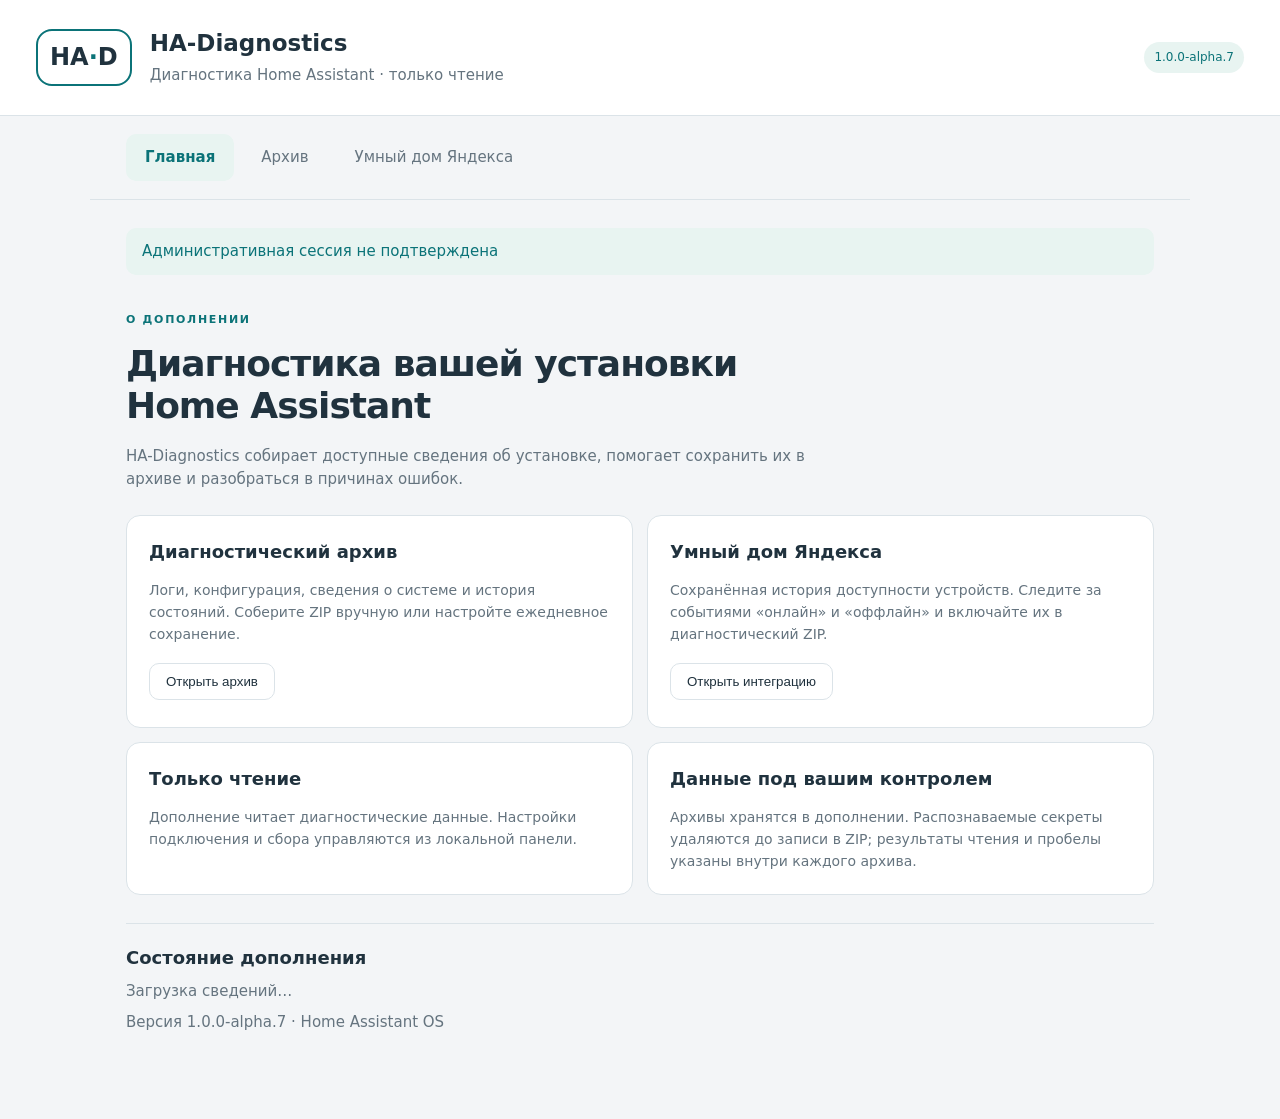
==== commit a4a11aa6: "Release Alpha 7: match Yandex devices with HA and update dashboard" ====
--- a/ha_diagnostics_live/app/web/index.html
+++ b/ha_diagnostics_live/app/web/index.html
@@ -1,22 +1,47 @@
-<!doctype html><html lang="ru"><head><meta charset="utf-8"><meta name="viewport" content="width=device-width,initial-scale=1"><title>HA-Diagnostics</title><link rel="stylesheet" href="style.css"></head><body><header><div class="logo">HA<span>·</span>D</div><div><h1>HA-Diagnostics</h1><p>Диагностика Home Assistant · только чтение</p></div><span class="badge">1.0.0-alpha.6</span></header><main><aside><button data-tab="export">Скачать диагностику</button><button data-tab="status">Состояние</button><button data-tab="sources">Источники</button><button data-tab="devices">Устройства</button><button data-tab="archive">Архив и импорт</button><button data-tab="connection">Подключение ChatGPT</button><button data-tab="privacy">Доступ и приватность</button><button data-tab="audit">Журнал обращений</button></aside><article><div id="notice" role="status" aria-live="polite">Загрузка состояния…</div><section id="export"><div class="export-heading"><span class="eyebrow">ДИАГНОСТИКА HOME ASSISTANT</span><h2>Всё для диагностики<br>в одном ZIP</h2><p>Соберите доступные логи и сведения об установке. Скачайте архив и используйте его для разбора ошибок.</p></div><div class="bundle-grid"><div class="card"><strong>Логи</strong><p>Core, Supervisor, хост, системные службы и установленные дополнения. Все сохранённые записи, доступные через API.</p></div><div class="card"><strong>Устройство и окружение</strong><p>Паспорт хоста: оборудование, CPU и память, ОС, версии и установленные дополнения. Сеть и реестры устройств, сущностей, этажей и меток.</p></div><div class="card"><strong>Конфигурация</strong><p>Настройки Home Assistant, интеграций и дополнений. YAML, используемые blueprints, панели и Jinja-макросы.</p></div><div class="card"><strong>Последние 24 часа</strong><p>История состояний, журнал событий и сведения о покрытии. Диагностика интеграций и отдельных устройств — где она доступна.</p></div><div class="card"><strong>Запуски и проблемы</strong><p>Сохранённые трассы автоматизаций и скриптов, Repairs, уведомления, проверки System Health и ошибки Core.</p></div><div class="card"><strong>Изменения и статистика</strong><p>Сравнение настроек, версий и реестров с предыдущим архивом. Метаданные и проблемы Recorder, до 64 статистических рядов за 7 дней.</p></div></div><div class="export-actions"><button id="create-zip" class="primary" disabled>Собрать ZIP-архив</button><button id="cancel-zip" hidden>Отменить сбор</button><button id="refresh-zip">Обновить</button><a id="download-zip" class="download" hidden>Скачать ZIP</a></div><div id="export-progress" role="status" aria-live="polite"></div><p class="export-note">Распознаваемые секреты удаляются до записи в архив. В ZIP включается очищенная структура конфигурации. Пароли, ключи, secrets.yaml и база данных HA исключены. configuration/index.json покажет источники настроек и пути файлов; manifest.json — результаты чтения и пробелы. ARCHIVE_STRUCTURE.txt покажет название ZIP и дерево всех его папок и файлов.</p>
-<div class="yandex-card">
-  <h3>Умный дом Яндекса</h3>
-  <p>Сохраняйте историю доступности каждого устройства: когда оно было онлайн, когда обнаружен офлайн и когда связь восстановилась. История включается в каждый новый ZIP.</p>
-  <form id="yandex-form" autocomplete="off">
-    <label class="schedule-toggle"><input id="yandex-enabled" type="checkbox"> Собирать историю Яндекса</label>
-    <label for="yandex-token">Токен Яндекс OAuth с доступом к чтению устройств <code>iot:view</code></label>
-    <input id="yandex-token" type="password" maxlength="8192" autocomplete="new-password" spellcheck="false" placeholder="Введите при первом подключении или для замены">
-    <p class="export-note">Токен сохраняется только в дополнении и не включается в ZIP. Оставьте поле пустым, чтобы использовать сохранённый токен. <a href="https://yandex.ru/dev/dialogs/smart-home/doc/ru/concepts/platform-protocol" target="_blank" rel="noopener noreferrer">Как получить доступ</a></p>
-    <div class="yandex-options">
-      <label for="yandex-poll">Проверять раз в <input id="yandex-poll" type="number" value="60" min="30" max="3600" step="1" required> секунд</label>
-      <label for="yandex-retention">Хранить историю <input id="yandex-retention" type="number" value="30" min="1" max="365" step="1" required> дней</label>
-    </div>
-    <button id="save-yandex" type="submit" disabled>Сохранить подключение</button>
-  </form>
-  <p id="yandex-state" role="status" aria-live="polite">Загрузка подключения…</p>
-  <p id="yandex-observation"></p>
-  <p class="export-note">Сбор работает при закрытой панели. История начинается после подключения. Время перехода определяется с точностью до интервала проверки; короткие отключения между проверками могут остаться незамеченными. Пропуски наблюдения записываются отдельно от офлайна. Названия и идентификаторы устройств в архиве заменяются устойчивыми псевдонимами.</p>
-</div>
+<!doctype html>
+<html lang="ru">
+<head>
+  <meta charset="utf-8">
+  <meta name="viewport" content="width=device-width,initial-scale=1">
+  <title>HA-Diagnostics</title>
+  <link rel="stylesheet" href="style.css">
+</head>
+<body>
+  <header>
+    <div class="logo" aria-hidden="true">HA<span>·</span>D</div>
+    <div><h1>HA-Diagnostics</h1><p>Диагностика Home Assistant · только чтение</p></div>
+    <span class="badge">1.0.0-alpha.7</span>
+  </header>
+  <main>
+    <nav class="page-tabs" role="tablist" aria-label="Разделы дополнения">
+      <button id="tab-home" data-tab="home" role="tab" aria-controls="home" aria-selected="true" tabindex="0" class="active">Главная</button>
+      <button id="tab-archive" data-tab="archive" role="tab" aria-controls="archive" aria-selected="false" tabindex="-1">Архив</button>
+      <button id="tab-yandex" data-tab="yandex" role="tab" aria-controls="yandex" aria-selected="false" tabindex="-1">Умный дом Яндекса</button>
+    </nav>
+    <article>
+      <div id="notice" role="status" aria-live="polite">Загрузка состояния…</div>
+      <section id="home" data-page role="tabpanel" aria-labelledby="tab-home" tabindex="0">
+        <div class="page-heading">
+          <span class="eyebrow">О ДОПОЛНЕНИИ</span>
+          <h2>Диагностика вашей установки<br>Home Assistant</h2>
+          <p>HA-Diagnostics собирает доступные сведения об установке, помогает сохранить их в архиве и разобраться в причинах ошибок.</p>
+        </div>
+        <div class="bundle-grid about-grid">
+          <div class="card"><strong>Диагностический архив</strong><p>Логи, конфигурация, сведения о системе и история состояний. Соберите ZIP вручную или настройте ежедневное сохранение.</p><button data-open-tab="archive">Открыть архив</button></div>
+          <div class="card"><strong>Умный дом Яндекса</strong><p>Сохранённая история доступности устройств. Следите за событиями «онлайн» и «оффлайн» и включайте их в диагностический ZIP.</p><button data-open-tab="yandex">Открыть интеграцию</button></div>
+          <div class="card"><strong>Только чтение</strong><p>Дополнение читает диагностические данные. Настройки подключения и сбора управляются из локальной панели.</p></div>
+          <div class="card"><strong>Данные под вашим контролем</strong><p>Архивы хранятся в дополнении. Распознаваемые секреты удаляются до записи в ZIP; результаты чтения и пробелы указаны внутри каждого архива.</p></div>
+        </div>
+        <div class="about-runtime"><h3>Состояние дополнения</h3><p id="addon-state">Загрузка сведений…</p><p>Версия <span id="addon-version">1.0.0-alpha.7</span> · Home Assistant OS</p></div>
+        <div data-workflow="legacy" hidden>
+<details class="legacy-card"><summary>Подключение ChatGPT</summary><p>Подключите домашний MCP через Secure MCP Tunnel. Сначала создайте туннель в OpenAI Platform, затем сохраните его параметры здесь.</p><form id="tunnel-form" autocomplete="off"><label for="tunnel-id">Tunnel ID</label><input id="tunnel-id" name="tunnel-id" type="text" placeholder="tunnel_…" maxlength="107" required pattern="tunnel_[a-zA-Z0-9]{8,100}" spellcheck="false" autocomplete="off"><label for="tunnel-key">Runtime API key туннеля</label><input id="tunnel-key" name="tunnel-key" type="password" maxlength="8192" required autocomplete="new-password" spellcheck="false"><p>Ключ сохраняется локально и не показывается повторно. Это ключ транспорта OpenAI, а не токен Home Assistant. Для замены введите новый ключ.</p><button id="save-tunnel" type="submit">Сохранить туннель</button></form><p id="tunnel-state" role="status" aria-live="polite"></p><p>После сохранения перезапустите HA-Diagnostics через страницу приложения в Home Assistant. Затем выберите этот туннель при создании MCP в ChatGPT.</p><p>OAuth настраивается отдельно. Сохранение туннеля не включает удалённый доступ и не подтверждает подключение ChatGPT.</p><p id="transport-state"></p><button id="revoke">Отключить доступ ChatGPT</button></details>
+<details class="legacy-card"><summary>Доступ и приватность</summary><p>Очистка уменьшает раскрытие, но не гарантирует удаление любого неизвестного секрета. Уже отправленные сведения остаются в чате по условиям аккаунта OpenAI. Отзыв действует на следующие вызовы.</p><label>Настройки этого приложения (без секретов)<textarea id="policy" spellcheck="false" rows="18"></textarea></label><button id="save-policy">Сохранить локально</button><p>OAuth subject владельца подтверждается локально. MCP не имеет права менять настройки.</p></details>
+<details class="legacy-card"><summary>Журнал обращений</summary><p>Аудит содержит субъект-псевдоним, tool, решение политики, размер и задержку. Текст чата, запрос поиска и журнал в нём не сохраняются.</p><button id="refresh-audit">Обновить</button><pre id="audit-content">Загрузка последних обращений…</pre></details>
+        </div>
+      </section>
+      <section id="archive" data-page role="tabpanel" aria-labelledby="tab-archive" tabindex="0" hidden>
+        <div id="export" data-workflow="zip_export">
+<div class="export-heading"><span class="eyebrow">ДИАГНОСТИКА HOME ASSISTANT</span><h2>Всё для диагностики<br>в одном ZIP</h2><p>Соберите доступные логи и сведения об установке. Скачайте архив и используйте его для разбора ошибок.</p></div><div class="bundle-grid"><div class="card"><strong>Логи</strong><p>Core, Supervisor, хост, системные службы и установленные дополнения. Все сохранённые записи, доступные через API.</p></div><div class="card"><strong>Устройство и окружение</strong><p>Паспорт хоста: оборудование, CPU и память, ОС, версии и установленные дополнения. Сеть и реестры устройств, сущностей, этажей и меток.</p></div><div class="card"><strong>Конфигурация</strong><p>Настройки Home Assistant, интеграций и дополнений. YAML, используемые blueprints, панели и Jinja-макросы.</p></div><div class="card"><strong>Последние 24 часа</strong><p>История состояний, журнал событий и сведения о покрытии. Диагностика интеграций и отдельных устройств — где она доступна.</p></div><div class="card"><strong>Запуски и проблемы</strong><p>Сохранённые трассы автоматизаций и скриптов, Repairs, уведомления, проверки System Health и ошибки Core.</p></div><div class="card"><strong>Изменения и статистика</strong><p>Сравнение настроек, версий и реестров с предыдущим архивом. Метаданные и проблемы Recorder, до 64 статистических рядов за 7 дней.</p></div></div><div class="export-actions"><button id="create-zip" class="primary" disabled>Собрать ZIP-архив</button><button id="cancel-zip" hidden>Отменить сбор</button><button id="refresh-zip">Обновить</button><a id="download-zip" class="download" hidden>Скачать ZIP</a></div><div id="export-progress" role="status" aria-live="polite"></div><p class="export-note">Распознаваемые секреты удаляются до записи в архив. В ZIP включается очищенная структура конфигурации. Пароли, ключи, secrets.yaml и база данных HA исключены. configuration/index.json покажет источники настроек и пути файлов; manifest.json — результаты чтения и пробелы. ARCHIVE_STRUCTURE.txt покажет название ZIP и дерево всех его папок и файлов.</p>
 <div class="schedule-card">
   <h3>Ежедневный автоархив</h3>
   <p>Готовый ZIP создаётся каждый день, даже когда эта панель закрыта.</p>
@@ -34,4 +59,85 @@
 <h3>Ручные архивы</h3>
 <p>Хранятся последние 3 архива, собранных кнопкой «Собрать ZIP-архив». Неполный сбор тоже можно скачать — причины указаны внутри.</p>
 <div id="export-list" class="export-list"></div>
-</section><section id="status" hidden><h2>Наблюдения с доказательствами</h2><p>Архив хранится локально. ChatGPT получает только разрешённые очищенные выборки. Наличие записей само по себе не подтверждает полноту интервала.</p><div id="metrics" class="cards"></div><p id="timezone-origin"></p><h3>Покрытие и свежесть</h3><div id="coverage"></div><h3>Локальный предпросмотр очистки</h3><p>Последние 10 очищенных записей собственного архива, до 2000 символов каждая. Проверьте их перед разрешением передачи источника; выборка не гарантирует очистку всех неизвестных секретов.</p><pre id="live-preview"></pre></section><section id="sources" hidden><h2>Источники</h2><p>Сбор и передача — отдельные разрешения. «Все доступные» превращается в явный список журналов и допустимых сущностей.</p><button id="discover">Найти все источники</button><div id="source-list"></div><button id="save-sources">Сохранить выбор и начать сбор</button><button id="stop">Остановить сбор</button></section><section id="devices" hidden><h2>Диагностические сущности</h2><p>Камеры, медиа, геопозиция, данные присутствия и чувствительные домены исключены. Snapshot показывает состояние в момент наблюдения, история Recorder — отдельный источник.</p><button id="select-entities">Выбрать все допустимые сущности</button><pre id="entity-list"></pre></section><section id="archive" hidden><h2>Архив и импорт</h2><p>Только .log, .txt и .json до 20 MiB. Исходный файл не сохраняется. Сначала проверьте очищенный предпросмотр.</p><input id="file" type="file" accept=".log,.txt,.json"><button id="preview">Предпросмотр</button><pre id="preview-content"></pre><label><input type="checkbox" id="share-import">Разрешить ChatGPT этот импорт</label><button id="commit" disabled>Сохранить очищенную копию</button><h3>Импортированные материалы</h3><div id="artifact-list"></div><pre id="artifact-content"></pre><h3>Проверить запись по evidence ID</h3><label>Идентификатор записи <input id="evidence-id" placeholder="rec_…" maxlength="36"></label><button id="show-evidence">Показать очищенную запись</button><pre id="evidence-content"></pre><button id="delete">Удалить собственный архив</button></section><section id="connection" hidden><h2>Подключение ChatGPT</h2><p>Подключите домашний MCP через Secure MCP Tunnel. Сначала создайте туннель в OpenAI Platform, затем сохраните его параметры здесь.</p><form id="tunnel-form" autocomplete="off"><label for="tunnel-id">Tunnel ID</label><input id="tunnel-id" name="tunnel-id" type="text" placeholder="tunnel_…" maxlength="107" required pattern="tunnel_[a-zA-Z0-9]{8,100}" spellcheck="false" autocomplete="off"><label for="tunnel-key">Runtime API key туннеля</label><input id="tunnel-key" name="tunnel-key" type="password" maxlength="8192" required autocomplete="new-password" spellcheck="false"><p>Ключ сохраняется локально и не показывается повторно. Это ключ транспорта OpenAI, а не токен Home Assistant. Для замены введите новый ключ.</p><button id="save-tunnel" type="submit">Сохранить туннель</button></form><p id="tunnel-state" role="status" aria-live="polite"></p><p>После сохранения перезапустите HA-Diagnostics через страницу приложения в Home Assistant. Затем выберите этот туннель при создании MCP в ChatGPT.</p><p>OAuth настраивается отдельно. Сохранение туннеля не включает удалённый доступ и не подтверждает подключение ChatGPT.</p><p id="transport-state"></p><button id="revoke">Отключить доступ ChatGPT</button></section><section id="privacy" hidden><h2>Доступ и приватность</h2><p>Очистка уменьшает раскрытие, но не гарантирует удаление любого неизвестного секрета. Уже отправленные сведения остаются в чате по условиям аккаунта OpenAI. Отзыв действует на следующие вызовы.</p><label>Настройки этого приложения (без секретов)<textarea id="policy" spellcheck="false" rows="18"></textarea></label><button id="save-policy">Сохранить локально</button><p>OAuth subject владельца подтверждается локально. MCP не имеет права менять настройки.</p></section><section id="audit" hidden><h2>Журнал обращений</h2><p>Аудит содержит субъект-псевдоним, tool, решение политики, размер и задержку. Текст чата, запрос поиска и журнал в нём не сохраняются.</p><button id="refresh-audit">Обновить</button><pre id="audit-content">Загрузка последних обращений…</pre></section></article></main><script src="app.js"></script></body></html>
+
+        </div>
+        <div data-workflow="legacy" hidden>
+          <div class="page-heading"><span class="eyebrow">ДИАГНОСТИЧЕСКИЙ АРХИВ</span><h2>Архив</h2><p>Источники, покрытие, сохранённые материалы и импорт диагностических данных.</p></div>
+<details class="legacy-card"><summary>Наблюдения с доказательствами</summary><p>Архив хранится локально. ChatGPT получает только разрешённые очищенные выборки. Наличие записей само по себе не подтверждает полноту интервала.</p><div id="metrics" class="cards"></div><p id="timezone-origin"></p><h3>Покрытие и свежесть</h3><div id="coverage"></div><h3>Локальный предпросмотр очистки</h3><p>Последние 10 очищенных записей собственного архива, до 2000 символов каждая. Проверьте их перед разрешением передачи источника; выборка не гарантирует очистку всех неизвестных секретов.</p><pre id="live-preview"></pre></details>
+<details class="legacy-card"><summary>Источники</summary><p>Сбор и передача — отдельные разрешения. «Все доступные» превращается в явный список журналов и допустимых сущностей.</p><button id="discover">Найти все источники</button><div id="source-list"></div><button id="save-sources">Сохранить выбор и начать сбор</button><button id="stop">Остановить сбор</button></details>
+<details class="legacy-card"><summary>Диагностические сущности</summary><p>Камеры, медиа, геопозиция, данные присутствия и чувствительные домены исключены. Snapshot показывает состояние в момент наблюдения, история Recorder — отдельный источник.</p><button id="select-entities">Выбрать все допустимые сущности</button><pre id="entity-list"></pre></details>
+<details class="legacy-card"><summary>Архив и импорт</summary><p>Только .log, .txt и .json до 20 MiB. Исходный файл не сохраняется. Сначала проверьте очищенный предпросмотр.</p><input id="file" type="file" accept=".log,.txt,.json"><button id="preview">Предпросмотр</button><pre id="preview-content"></pre><label><input type="checkbox" id="share-import">Разрешить ChatGPT этот импорт</label><button id="commit" disabled>Сохранить очищенную копию</button><h3>Импортированные материалы</h3><div id="artifact-list"></div><pre id="artifact-content"></pre><h3>Проверить запись по evidence ID</h3><label>Идентификатор записи <input id="evidence-id" placeholder="rec_…" maxlength="36"></label><button id="show-evidence">Показать очищенную запись</button><pre id="evidence-content"></pre><button id="delete">Удалить собственный архив</button></details>
+        </div>
+      </section>
+      <section id="yandex" data-page role="tabpanel" aria-labelledby="tab-yandex" tabindex="0" hidden>
+        <div class="page-heading"><span class="eyebrow">ИНТЕГРАЦИЯ</span><h2>Умный дом Яндекса</h2><p>Наблюдайте за доступностью устройств и сохраняйте историю в диагностическом архиве.</p></div>
+        <div class="yandex-summary">
+  <p id="yandex-state" role="status" aria-live="polite">Загрузка подключения…</p>
+  <p id="yandex-observation"></p>
+
+        </div>
+        <details id="yandex-matching-panel" class="matching-panel">
+        <summary>Сопоставление с Home Assistant</summary>
+        <div class="history-heading"><h3>Устройства и связи</h3><button id="refresh-yandex-links">Обновить устройства</button></div>
+        <p class="export-note">Свяжите устройство с объектом HA, по которому нужно проверять доступность. Подбор предлагает совпадения по названию, комнате и типу; подтвердите подходящий объект или выберите его вручную.</p>
+        <p id="yandex-links-state" role="status" aria-live="polite"></p>
+        <label for="yandex-device-search">Поиск устройств Яндекса</label>
+        <input id="yandex-device-search" type="search" placeholder="Название, дом или комната" autocomplete="off">
+        <div id="yandex-device-list" class="matching-list"></div>
+        <details class="identity-rules">
+          <summary>Точное сопоставление по ID</summary>
+          <p class="export-note">Включайте правило для навыка, который передаёт ID объектов именно этой установки HA. Дополнение свяжет устройства, когда внешний ID Яндекса соответствует существующему объекту HA. Если навык объединяет несколько установок, нужен префикс, отличающий эту установку; без него используйте ручную привязку.</p>
+          <form id="yandex-rule-form">
+            <label for="yandex-rule-skill">Навык — показан через его устройства</label>
+            <select id="yandex-rule-skill" required></select>
+            <p id="yandex-rule-examples" class="export-note"></p>
+            <label for="yandex-rule-prefix">Префикс ID этой установки, если он есть</label>
+            <input id="yandex-rule-prefix" maxlength="256" pattern="[A-Za-z0-9_.:\/\-]*" placeholder="Например, home-1: — или оставьте пустым" autocomplete="off">
+            <label class="schedule-toggle"><input id="yandex-rule-trusted" type="checkbox" required> Подтверждаю, что эти ID относятся к этой установке Home Assistant</label>
+            <button id="save-yandex-rule" type="submit">Сохранить правило</button>
+            <button id="delete-yandex-rule" type="button" hidden>Удалить правило</button>
+          </form>
+          <p class="export-note">Подтверждённые предложения и ручные привязки имеют приоритет. Название и комната сами по себе не создают автоматическую связь.</p>
+        </details>
+        </details>
+        <div class="history-heading"><h3>История событий</h3><button id="refresh-yandex-events">Обновить</button></div>
+        <p id="yandex-history-note" class="export-note">События «онлайн» и «оффлайн», сначала новые. Время соответствует проверке статуса.</p>
+        <p id="yandex-history-state" role="status" aria-live="polite"></p>
+        <div id="yandex-event-list" class="event-list"></div>
+        <button id="more-yandex-events" hidden>Показать ещё</button>
+        <dialog id="ha-link-dialog" aria-labelledby="ha-link-title">
+          <form id="ha-link-form">
+            <div class="history-heading"><h3 id="ha-link-title">Связь с Home Assistant</h3><button id="close-ha-link" type="button" aria-label="Закрыть выбор объекта">Закрыть</button></div>
+            <p id="ha-link-device"></p>
+            <p id="ha-link-state" role="status" aria-live="polite"></p>
+            <label for="ha-entity-search">Поиск объектов HA</label>
+            <input id="ha-entity-search" type="search" placeholder="Название, ID или комната" autocomplete="off">
+            <label for="ha-entity-select">Объект для проверки доступности</label>
+            <select id="ha-entity-select" size="7" required></select>
+            <p id="ha-entity-detail" class="export-note"></p>
+            <div class="matching-actions"><button id="confirm-ha-link" type="submit">Подтвердить связь</button><button id="manual-ha-link" type="button">Выбрать вручную</button></div>
+            <p class="export-note">У светильника «выключен» означает рабочее состояние. «Недоступно» в HA определяется выбранным объектом; при наличии отдельного датчика связи можно выбрать его.</p>
+          </form>
+        </dialog>
+<div class="yandex-card">
+  <h3>Подключение и сбор</h3>
+  <p>Сохраняйте историю доступности каждого устройства: когда оно было онлайн, когда обнаружен офлайн и когда связь восстановилась. История включается в каждый новый ZIP.</p>
+  <form id="yandex-form" autocomplete="off">
+    <label class="schedule-toggle"><input id="yandex-enabled" type="checkbox"> Собирать историю Яндекса</label>
+    <label for="yandex-token">Токен Яндекс OAuth с доступом к чтению устройств <code>iot:view</code></label>
+    <input id="yandex-token" type="password" maxlength="8192" autocomplete="new-password" spellcheck="false" placeholder="Введите при первом подключении или для замены">
+    <p class="export-note">Токен сохраняется только в дополнении и не включается в ZIP. Оставьте поле пустым, чтобы использовать сохранённый токен. <a href="https://yandex.ru/dev/dialogs/smart-home/doc/ru/concepts/platform-protocol" target="_blank" rel="noopener noreferrer">Как получить доступ</a></p>
+    <div class="yandex-options">
+      <label for="yandex-poll">Проверять раз в <input id="yandex-poll" type="number" value="60" min="30" max="3600" step="1" required> секунд</label>
+      <label for="yandex-retention">Хранить историю <input id="yandex-retention" type="number" value="30" min="1" max="365" step="1" required> дней</label>
+    </div>
+    <button id="save-yandex" type="submit" disabled>Сохранить подключение</button>
+  </form>
+  <p class="export-note">Сбор работает при закрытой панели. История начинается после подключения. Время перехода определяется с точностью до интервала проверки; короткие отключения между проверками могут остаться незамеченными. Пропуски наблюдения записываются отдельно от офлайна. Названия и идентификаторы устройств в архиве заменяются устойчивыми псевдонимами.</p>
+</div>
+      </section>
+    </article>
+  </main>
+  <script src="app.js"></script>
+</body>
+</html>
--- a/ha_diagnostics_live/app/web/style.css
+++ b/ha_diagnostics_live/app/web/style.css
@@ -4,3 +4,50 @@
 .schedule-card{padding:22px;margin:28px 0 32px;border:1px solid var(--line);border-radius:14px;background:var(--surface)}.schedule-card h3{margin:0}.schedule-card p{margin:10px 0;font-size:14px}#export-schedule-form{display:flex;align-items:center;flex-wrap:wrap;gap:12px 24px}#export-schedule-form label{margin:8px 0}.schedule-toggle{display:flex;align-items:center;gap:9px}.schedule-toggle input{width:18px;height:18px;accent-color:var(--accent)}.schedule-time{display:flex;align-items:center;gap:12px}.schedule-time input{min-width:120px;max-width:160px;padding:9px 12px;border:1px solid var(--line);border-radius:8px;background:var(--surface);color:var(--text);font:inherit}#schedule-state{color:var(--accent);overflow-wrap:anywhere}.export-list{margin:18px 0 36px;color:var(--muted)}@media(max-width:700px){.schedule-card{padding:18px}#export-schedule-form{align-items:flex-start;flex-direction:column;gap:4px}#export-schedule-form button{max-width:100%}}
 [hidden]{display:none!important}.zip-workflow main{display:block;max-width:1100px}.zip-workflow aside{display:none}.zip-workflow article{max-width:none;padding-top:32px}.export-heading{max-width:680px;margin:34px 0 22px}.export-heading h2{font-size:42px;line-height:1.13;letter-spacing:-1.4px;margin:12px 0 18px}.eyebrow{color:var(--accent);font-size:11px;font-weight:700;letter-spacing:1.7px}.bundle-grid{display:grid;grid-template-columns:repeat(2,minmax(0,1fr));gap:14px}.bundle-grid .card{margin:0;padding:22px}.bundle-grid .card strong{font-size:18px}.bundle-grid .card p{font-size:14px;margin-bottom:0}.export-actions{display:flex;align-items:center;flex-wrap:wrap;gap:8px;margin:28px 0 14px}button.primary,a.download{display:inline-block;border:1px solid var(--accent);border-radius:10px;background:var(--accent);color:var(--surface);padding:11px 18px;font:inherit;font-weight:600;text-decoration:none;cursor:pointer}a.download:focus-visible{outline:3px solid var(--accent);outline-offset:3px}.export-note{font-size:13px;max-width:790px}#export-progress{min-height:28px;color:var(--accent);overflow-wrap:anywhere}.collecting:before{content:'';display:inline-block;width:9px;height:9px;background:var(--accent);border-radius:50%;margin-right:10px;animation:collect-pulse 1.2s ease-in-out infinite}.export-row{display:flex;align-items:center;gap:14px;padding:18px 0;border-top:1px solid var(--line)}.export-row>div{flex:1;min-width:0}.export-row strong,.export-row small{display:block}.export-row strong{font-size:15px}.export-row small{margin-top:3px}#export-list{margin:18px 0 36px;color:var(--muted)}@keyframes collect-pulse{50%{opacity:.3}}@media(prefers-reduced-motion:reduce){.collecting:before{animation:none}}@media(max-width:700px){.export-heading{margin-top:24px}.export-heading h2{font-size:34px}.bundle-grid{grid-template-columns:1fr}.export-row{flex-wrap:wrap}.export-row>div{flex-basis:100%}}
 .yandex-card{padding:22px;margin:28px 0;border:1px solid var(--line);border-radius:14px;background:var(--surface)}.yandex-card h3{margin:0}.yandex-card p{font-size:14px}.yandex-card a{color:var(--accent)}#yandex-token{display:block;width:100%;max-width:640px;padding:11px 12px;border:1px solid var(--line);border-radius:8px;background:var(--surface);color:var(--text);font:inherit}.yandex-options{display:flex;flex-wrap:wrap;gap:8px 24px}.yandex-options input{width:100px;max-width:100%;padding:9px 10px;border:1px solid var(--line);border-radius:8px;background:var(--surface);color:var(--text);font:inherit}#yandex-state{color:var(--accent);overflow-wrap:anywhere}@media(max-width:700px){.yandex-card{padding:18px}.yandex-options{display:block}}
+
+main{display:block;max-width:1100px}
+article{max-width:none;padding:28px 36px}
+.page-tabs{display:flex;flex-wrap:wrap;gap:8px;padding:18px 36px;border-bottom:1px solid var(--line)}
+.page-tabs button{margin:0;padding:11px 18px;background:transparent;border-color:transparent;color:var(--muted);font:inherit}
+.page-tabs button.active{background:var(--soft);color:var(--accent);font-weight:650}
+.page-tabs button:hover{border-color:var(--accent)}
+.page-heading{max-width:720px;margin:32px 0 24px}
+.page-heading h2{font-size:36px;line-height:1.17;letter-spacing:-1px;margin:12px 0 18px}
+.about-grid .card{display:flex;flex-direction:column;align-items:flex-start}
+.about-grid .card p{flex:1}.about-grid .card button{margin-top:18px}
+.about-runtime{margin:28px 0;padding:20px 0;border-top:1px solid var(--line)}
+.about-runtime h3{margin:0}.about-runtime p{margin:8px 0}
+.legacy-card{margin:20px 0;padding:18px;border:1px solid var(--line);border-radius:12px;background:var(--surface)}
+.legacy-card summary{cursor:pointer;font-size:18px;font-weight:600}
+.yandex-summary{padding:4px 0 20px;border-bottom:1px solid var(--line)}
+.yandex-summary p{margin:6px 0}
+.history-heading{display:flex;align-items:center;justify-content:space-between;gap:16px;margin-top:22px}
+.history-heading h3{margin:0}.history-heading button{margin:0}
+#yandex-history-state{color:var(--muted);font-size:14px;overflow-wrap:anywhere}
+#yandex-history-state:empty{display:none}
+.event-date{font-size:13px;color:var(--muted);font-weight:600;margin:24px 0 10px}
+.event-day{list-style:none;padding:0;margin:0}
+.event-row{display:grid;grid-template-columns:minmax(0,1fr) auto;align-items:start;gap:12px 20px;padding:18px 20px;margin:8px 0;background:var(--surface);border:1px solid var(--line);border-radius:12px}
+.event-title{font-weight:600;overflow-wrap:anywhere}
+.event-place{display:flex;align-items:baseline;flex-wrap:wrap;gap:8px;margin:5px 0 0;font-size:13px;overflow-wrap:anywhere}
+.event-place span{min-width:0}.event-dot{font-size:8px;align-self:center}
+.event-row time{white-space:nowrap;font-variant-numeric:tabular-nums;color:var(--muted);font-size:14px;padding-top:1px}
+.event-comparison{margin:7px 0 0;font-size:13px;color:var(--muted);overflow-wrap:anywhere}
+.event-comparison.match{color:var(--accent)}.event-comparison.mismatch{color:#a64b13;font-weight:600}
+.comparison-observation{display:block;font-size:12px;margin-top:4px;overflow-wrap:anywhere}
+.matching-list{margin:16px 0 22px}.matching-device{padding:18px 0;border-bottom:1px solid var(--line);overflow-wrap:anywhere}
+.matching-panel{padding:18px 20px;margin:24px 0;border:1px solid var(--line);border-radius:12px;background:var(--surface)}.matching-panel>summary{cursor:pointer;font-size:17px;font-weight:650}.matching-panel .history-heading h3{font-size:18px}
+.matching-device>strong{font-size:16px}.matching-device .event-place{margin-top:4px}.matching-target{margin:7px 0;font-size:13px;color:var(--muted)}
+.matching-actions{display:flex;flex-wrap:wrap;gap:8px;margin-top:12px}.matching-actions button{margin:0}
+#yandex-device-search,#ha-entity-search,#yandex-rule-prefix,select{display:block;width:100%;max-width:100%;min-width:0;padding:10px 12px;border:1px solid var(--line);border-radius:8px;background:var(--surface);color:var(--text);font:inherit}
+#yandex-device-search{max-width:480px}#yandex-links-state{font-size:14px;color:var(--muted);overflow-wrap:anywhere}
+.identity-rules{padding:18px 20px;margin:22px 0;border:1px solid var(--line);border-radius:12px;background:var(--surface)}.identity-rules summary{cursor:pointer;font-weight:600}.identity-rules form{max-width:720px}.identity-rules p{overflow-wrap:anywhere}
+#ha-link-dialog{width:min(760px,calc(100% - 32px));max-height:calc(100% - 32px);padding:24px;border:1px solid var(--line);border-radius:14px;background:var(--surface);color:var(--text);overflow:auto}
+#ha-link-dialog::backdrop{background:rgb(0 0 0 / 40%)}#ha-link-dialog h3{margin:0;font-size:20px}#ha-link-dialog .history-heading{margin:0;gap:16px}#ha-link-dialog .history-heading button{flex-shrink:0}#ha-link-dialog p{overflow-wrap:anywhere}#ha-entity-select{font-size:14px}#ha-entity-select option{padding:8px 5px}
+@media(prefers-color-scheme:dark){.event-comparison.mismatch{color:#ffc18f}}
+@media(max-width:700px){#ha-link-dialog{padding:18px}#ha-link-dialog .history-heading{align-items:flex-start}.identity-rules{padding:16px}}
+@media(max-width:700px){
+  .page-tabs{padding:12px 16px;gap:4px}.page-tabs button{padding:10px 12px;font-size:14px}
+  article{padding:18px 16px}.page-heading{margin-top:24px}.page-heading h2{font-size:29px}
+  .event-row{padding:14px;column-gap:12px}.event-row time{font-size:13px}
+}
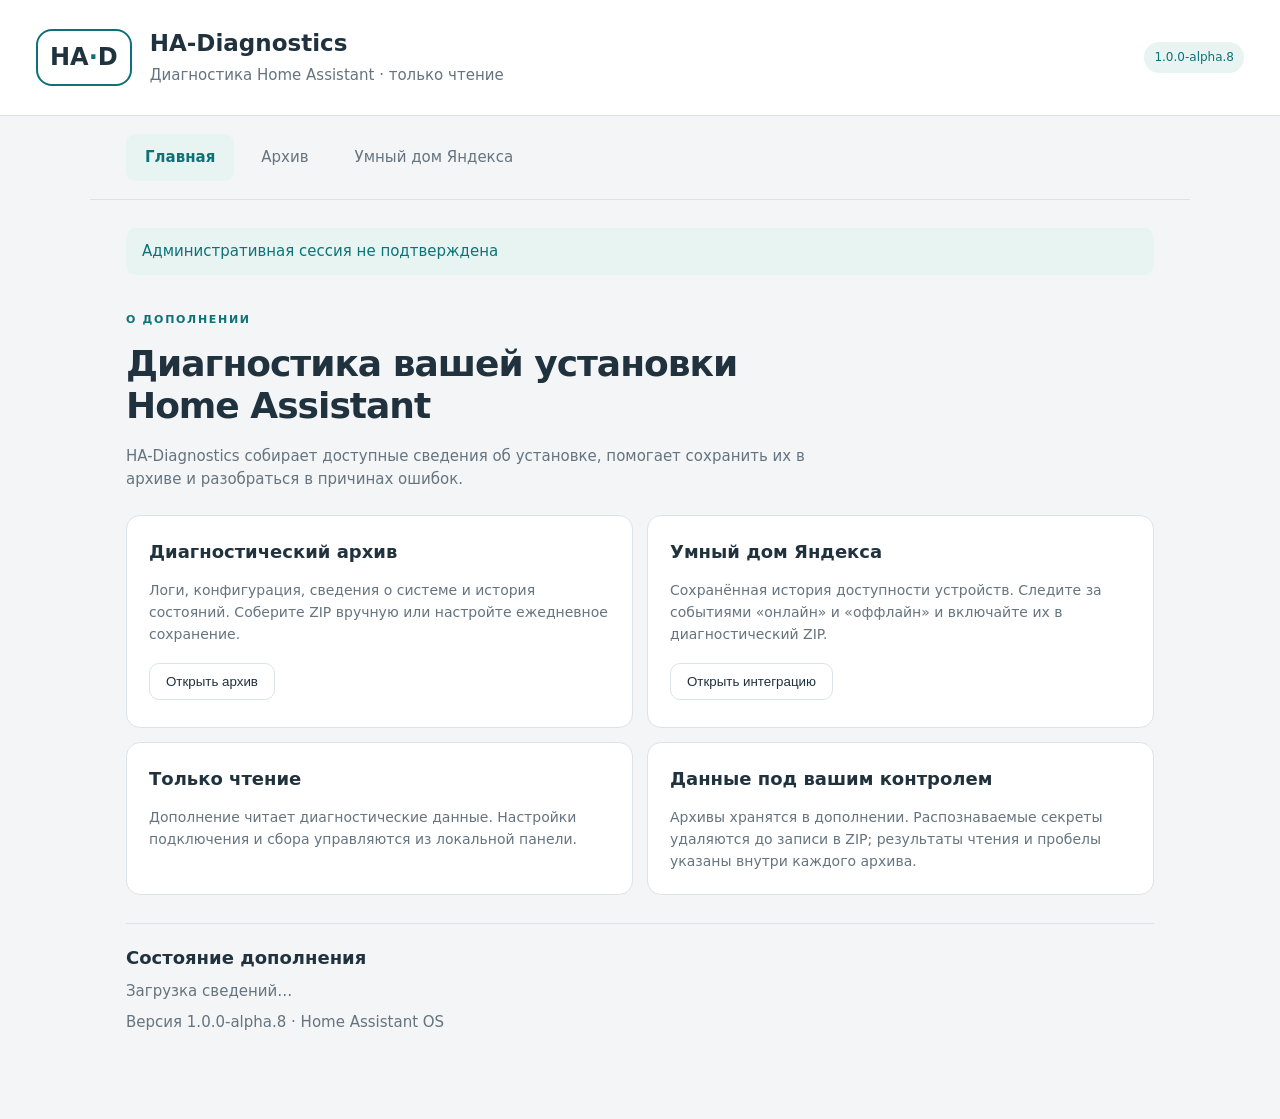
==== commit 06389f37: "Release Alpha 8: backfill HA availability history and filter comparisons" ====
--- a/ha_diagnostics_live/app/web/index.html
+++ b/ha_diagnostics_live/app/web/index.html
@@ -10,7 +10,7 @@
   <header>
     <div class="logo" aria-hidden="true">HA<span>·</span>D</div>
     <div><h1>HA-Diagnostics</h1><p>Диагностика Home Assistant · только чтение</p></div>
-    <span class="badge">1.0.0-alpha.7</span>
+    <span class="badge">1.0.0-alpha.8</span>
   </header>
   <main>
     <nav class="page-tabs" role="tablist" aria-label="Разделы дополнения">
@@ -32,7 +32,7 @@
           <div class="card"><strong>Только чтение</strong><p>Дополнение читает диагностические данные. Настройки подключения и сбора управляются из локальной панели.</p></div>
           <div class="card"><strong>Данные под вашим контролем</strong><p>Архивы хранятся в дополнении. Распознаваемые секреты удаляются до записи в ZIP; результаты чтения и пробелы указаны внутри каждого архива.</p></div>
         </div>
-        <div class="about-runtime"><h3>Состояние дополнения</h3><p id="addon-state">Загрузка сведений…</p><p>Версия <span id="addon-version">1.0.0-alpha.7</span> · Home Assistant OS</p></div>
+        <div class="about-runtime"><h3>Состояние дополнения</h3><p id="addon-state">Загрузка сведений…</p><p>Версия <span id="addon-version">1.0.0-alpha.8</span> · Home Assistant OS</p></div>
         <div data-workflow="legacy" hidden>
 <details class="legacy-card"><summary>Подключение ChatGPT</summary><p>Подключите домашний MCP через Secure MCP Tunnel. Сначала создайте туннель в OpenAI Platform, затем сохраните его параметры здесь.</p><form id="tunnel-form" autocomplete="off"><label for="tunnel-id">Tunnel ID</label><input id="tunnel-id" name="tunnel-id" type="text" placeholder="tunnel_…" maxlength="107" required pattern="tunnel_[a-zA-Z0-9]{8,100}" spellcheck="false" autocomplete="off"><label for="tunnel-key">Runtime API key туннеля</label><input id="tunnel-key" name="tunnel-key" type="password" maxlength="8192" required autocomplete="new-password" spellcheck="false"><p>Ключ сохраняется локально и не показывается повторно. Это ключ транспорта OpenAI, а не токен Home Assistant. Для замены введите новый ключ.</p><button id="save-tunnel" type="submit">Сохранить туннель</button></form><p id="tunnel-state" role="status" aria-live="polite"></p><p>После сохранения перезапустите HA-Diagnostics через страницу приложения в Home Assistant. Затем выберите этот туннель при создании MCP в ChatGPT.</p><p>OAuth настраивается отдельно. Сохранение туннеля не включает удалённый доступ и не подтверждает подключение ChatGPT.</p><p id="transport-state"></p><button id="revoke">Отключить доступ ChatGPT</button></details>
 <details class="legacy-card"><summary>Доступ и приватность</summary><p>Очистка уменьшает раскрытие, но не гарантирует удаление любого неизвестного секрета. Уже отправленные сведения остаются в чате по условиям аккаунта OpenAI. Отзыв действует на следующие вызовы.</p><label>Настройки этого приложения (без секретов)<textarea id="policy" spellcheck="false" rows="18"></textarea></label><button id="save-policy">Сохранить локально</button><p>OAuth subject владельца подтверждается локально. MCP не имеет права менять настройки.</p></details>
@@ -101,6 +101,13 @@
         </details>
         </details>
         <div class="history-heading"><h3>История событий</h3><button id="refresh-yandex-events">Обновить</button></div>
+        <label class="history-filter" for="yandex-event-filter">Сравнение с Home Assistant
+          <select id="yandex-event-filter">
+            <option value="all">Все события</option>
+            <option value="match">Статусы совпадают</option>
+            <option value="mismatch">Статусы отличаются</option>
+          </select>
+        </label>
         <p id="yandex-history-note" class="export-note">События «онлайн» и «оффлайн», сначала новые. Время соответствует проверке статуса.</p>
         <p id="yandex-history-state" role="status" aria-live="polite"></p>
         <div id="yandex-event-list" class="event-list"></div>
--- a/ha_diagnostics_live/app/web/style.css
+++ b/ha_diagnostics_live/app/web/style.css
@@ -34,6 +34,7 @@
 .event-row time{white-space:nowrap;font-variant-numeric:tabular-nums;color:var(--muted);font-size:14px;padding-top:1px}
 .event-comparison{margin:7px 0 0;font-size:13px;color:var(--muted);overflow-wrap:anywhere}
 .event-comparison.match{color:var(--accent)}.event-comparison.mismatch{color:#a64b13;font-weight:600}
+.history-filter{display:block;max-width:320px;font-size:13px;color:var(--muted)}.history-filter select{margin-top:6px;color:var(--text)}
 .comparison-observation{display:block;font-size:12px;margin-top:4px;overflow-wrap:anywhere}
 .matching-list{margin:16px 0 22px}.matching-device{padding:18px 0;border-bottom:1px solid var(--line);overflow-wrap:anywhere}
 .matching-panel{padding:18px 20px;margin:24px 0;border:1px solid var(--line);border-radius:12px;background:var(--surface)}.matching-panel>summary{cursor:pointer;font-size:17px;font-weight:650}.matching-panel .history-heading h3{font-size:18px}
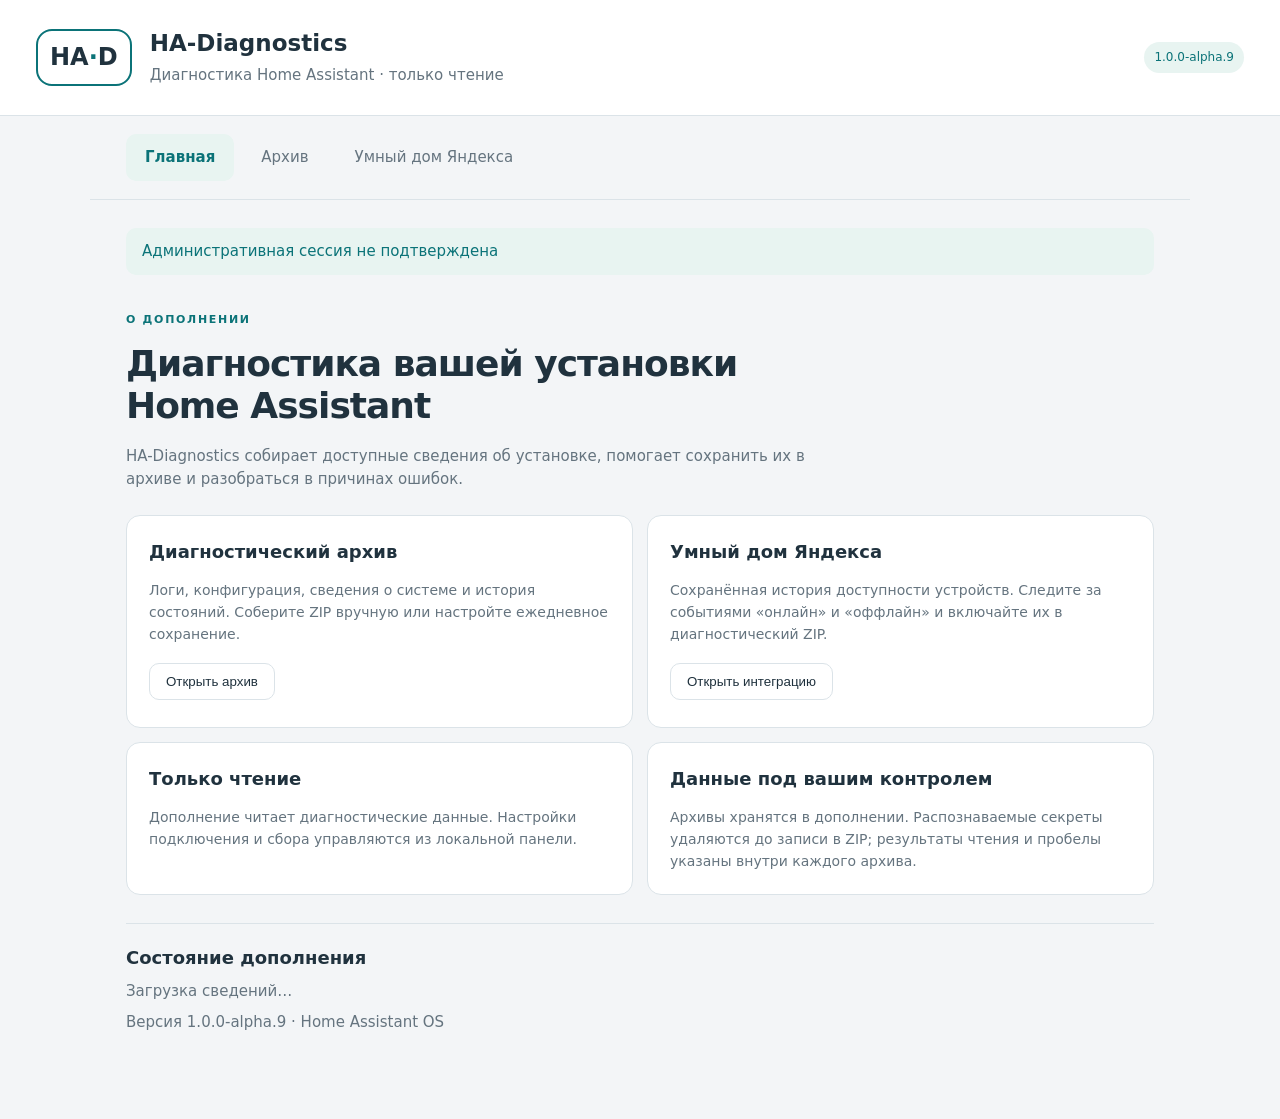
==== commit 9e285d19: "Release Alpha 9: device-first HA matching with configurable filters" ====
--- a/ha_diagnostics_live/app/web/index.html
+++ b/ha_diagnostics_live/app/web/index.html
@@ -10,7 +10,7 @@
   <header>
     <div class="logo" aria-hidden="true">HA<span>·</span>D</div>
     <div><h1>HA-Diagnostics</h1><p>Диагностика Home Assistant · только чтение</p></div>
-    <span class="badge">1.0.0-alpha.8</span>
+    <span class="badge">1.0.0-alpha.9</span>
   </header>
   <main>
     <nav class="page-tabs" role="tablist" aria-label="Разделы дополнения">
@@ -32,7 +32,7 @@
           <div class="card"><strong>Только чтение</strong><p>Дополнение читает диагностические данные. Настройки подключения и сбора управляются из локальной панели.</p></div>
           <div class="card"><strong>Данные под вашим контролем</strong><p>Архивы хранятся в дополнении. Распознаваемые секреты удаляются до записи в ZIP; результаты чтения и пробелы указаны внутри каждого архива.</p></div>
         </div>
-        <div class="about-runtime"><h3>Состояние дополнения</h3><p id="addon-state">Загрузка сведений…</p><p>Версия <span id="addon-version">1.0.0-alpha.8</span> · Home Assistant OS</p></div>
+        <div class="about-runtime"><h3>Состояние дополнения</h3><p id="addon-state">Загрузка сведений…</p><p>Версия <span id="addon-version">1.0.0-alpha.9</span> · Home Assistant OS</p></div>
         <div data-workflow="legacy" hidden>
 <details class="legacy-card"><summary>Подключение ChatGPT</summary><p>Подключите домашний MCP через Secure MCP Tunnel. Сначала создайте туннель в OpenAI Platform, затем сохраните его параметры здесь.</p><form id="tunnel-form" autocomplete="off"><label for="tunnel-id">Tunnel ID</label><input id="tunnel-id" name="tunnel-id" type="text" placeholder="tunnel_…" maxlength="107" required pattern="tunnel_[a-zA-Z0-9]{8,100}" spellcheck="false" autocomplete="off"><label for="tunnel-key">Runtime API key туннеля</label><input id="tunnel-key" name="tunnel-key" type="password" maxlength="8192" required autocomplete="new-password" spellcheck="false"><p>Ключ сохраняется локально и не показывается повторно. Это ключ транспорта OpenAI, а не токен Home Assistant. Для замены введите новый ключ.</p><button id="save-tunnel" type="submit">Сохранить туннель</button></form><p id="tunnel-state" role="status" aria-live="polite"></p><p>После сохранения перезапустите HA-Diagnostics через страницу приложения в Home Assistant. Затем выберите этот туннель при создании MCP в ChatGPT.</p><p>OAuth настраивается отдельно. Сохранение туннеля не включает удалённый доступ и не подтверждает подключение ChatGPT.</p><p id="transport-state"></p><button id="revoke">Отключить доступ ChatGPT</button></details>
 <details class="legacy-card"><summary>Доступ и приватность</summary><p>Очистка уменьшает раскрытие, но не гарантирует удаление любого неизвестного секрета. Уже отправленные сведения остаются в чате по условиям аккаунта OpenAI. Отзыв действует на следующие вызовы.</p><label>Настройки этого приложения (без секретов)<textarea id="policy" spellcheck="false" rows="18"></textarea></label><button id="save-policy">Сохранить локально</button><p>OAuth subject владельца подтверждается локально. MCP не имеет права менять настройки.</p></details>
@@ -79,7 +79,7 @@
         <details id="yandex-matching-panel" class="matching-panel">
         <summary>Сопоставление с Home Assistant</summary>
         <div class="history-heading"><h3>Устройства и связи</h3><button id="refresh-yandex-links">Обновить устройства</button></div>
-        <p class="export-note">Свяжите устройство с объектом HA, по которому нужно проверять доступность. Подбор предлагает совпадения по названию, комнате и типу; подтвердите подходящий объект или выберите его вручную.</p>
+        <p class="export-note">Сначала выберите соответствующее устройство Home Assistant, затем один из его объектов для проверки доступности. Подбор учитывает название, комнату и тип устройства. В окне подбора можно отключить любой фильтр, чтобы расширить поиск.</p>
         <p id="yandex-links-state" role="status" aria-live="polite"></p>
         <label for="yandex-device-search">Поиск устройств Яндекса</label>
         <input id="yandex-device-search" type="search" placeholder="Название, дом или комната" autocomplete="off">
@@ -114,15 +114,32 @@
         <button id="more-yandex-events" hidden>Показать ещё</button>
         <dialog id="ha-link-dialog" aria-labelledby="ha-link-title">
           <form id="ha-link-form">
-            <div class="history-heading"><h3 id="ha-link-title">Связь с Home Assistant</h3><button id="close-ha-link" type="button" aria-label="Закрыть выбор объекта">Закрыть</button></div>
+            <div class="history-heading"><h3 id="ha-link-title">Связь с Home Assistant</h3><button id="close-ha-link" type="button" aria-label="Закрыть выбор устройства">Закрыть</button></div>
             <p id="ha-link-device"></p>
             <p id="ha-link-state" role="status" aria-live="polite"></p>
-            <label for="ha-entity-search">Поиск объектов HA</label>
-            <input id="ha-entity-search" type="search" placeholder="Название, ID или комната" autocomplete="off">
-            <label for="ha-entity-select">Объект для проверки доступности</label>
-            <select id="ha-entity-select" size="7" required></select>
-            <p id="ha-entity-detail" class="export-note"></p>
-            <div class="matching-actions"><button id="confirm-ha-link" type="submit">Подтвердить связь</button><button id="manual-ha-link" type="button">Выбрать вручную</button></div>
+            <fieldset class="matching-filters" aria-describedby="ha-match-filter-note">
+              <legend>Фильтры подбора</legend>
+              <p class="export-note">По умолчанию все включены. Отключите лишние фильтры, чтобы расширить поиск. Название может совпадать частично.</p>
+              <div class="matching-filter-options">
+                <label class="matching-filter"><input id="ha-match-name" type="checkbox" checked><span><strong>Название</strong><small id="ha-match-name-value"></small></span></label>
+                <label class="matching-filter"><input id="ha-match-room" type="checkbox" checked><span><strong>Комната</strong><small id="ha-match-room-value"></small></span></label>
+                <label class="matching-filter"><input id="ha-match-type" type="checkbox" checked><span><strong>Тип устройства</strong><small id="ha-match-type-value"></small></span></label>
+              </div>
+              <p id="ha-match-filter-note" class="export-note"></p>
+            </fieldset>
+            <label for="ha-device-search">Поиск устройств HA</label>
+            <input id="ha-device-search" type="search" placeholder="Название, комната или интеграция" autocomplete="off">
+            <label for="ha-device-select">1. Устройство Home Assistant</label>
+            <select id="ha-device-select" size="4" required></select>
+            <p id="ha-device-detail" class="export-note"></p>
+            <div id="ha-entity-choices" hidden>
+              <label for="ha-entity-search">Поиск среди объектов выбранного устройства</label>
+              <input id="ha-entity-search" type="search" placeholder="Название или ID объекта" autocomplete="off">
+              <label for="ha-entity-select">2. Объект для проверки доступности</label>
+              <select id="ha-entity-select" size="5" required></select>
+              <p id="ha-entity-detail" class="export-note"></p>
+            </div>
+            <div class="matching-actions"><button id="confirm-ha-link" type="submit">Подтвердить связь</button><button id="manual-ha-link" type="button">Все устройства HA</button></div>
             <p class="export-note">У светильника «выключен» означает рабочее состояние. «Недоступно» в HA определяется выбранным объектом; при наличии отдельного датчика связи можно выбрать его.</p>
           </form>
         </dialog>
--- a/ha_diagnostics_live/app/web/style.css
+++ b/ha_diagnostics_live/app/web/style.css
@@ -40,13 +40,15 @@
 .matching-panel{padding:18px 20px;margin:24px 0;border:1px solid var(--line);border-radius:12px;background:var(--surface)}.matching-panel>summary{cursor:pointer;font-size:17px;font-weight:650}.matching-panel .history-heading h3{font-size:18px}
 .matching-device>strong{font-size:16px}.matching-device .event-place{margin-top:4px}.matching-target{margin:7px 0;font-size:13px;color:var(--muted)}
 .matching-actions{display:flex;flex-wrap:wrap;gap:8px;margin-top:12px}.matching-actions button{margin:0}
-#yandex-device-search,#ha-entity-search,#yandex-rule-prefix,select{display:block;width:100%;max-width:100%;min-width:0;padding:10px 12px;border:1px solid var(--line);border-radius:8px;background:var(--surface);color:var(--text);font:inherit}
+.matching-filters{min-width:0;margin:16px 0;padding:12px 16px;border:1px solid var(--line);border-radius:10px}.matching-filters legend{padding:0 5px;font-weight:650}.matching-filters .export-note{margin:6px 0 12px}.matching-filters .export-note:last-child{margin:12px 0 0}
+.matching-filter-options{display:grid;grid-template-columns:repeat(3,minmax(0,1fr));gap:8px}.matching-filter{display:flex;align-items:flex-start;gap:8px;margin:0;padding:10px;border:1px solid var(--line);border-radius:8px;cursor:pointer}.matching-filter:has(input:checked){background:var(--soft);border-color:var(--accent)}.matching-filter:focus-within{outline:2px solid var(--accent);outline-offset:2px}.matching-filter input{flex-shrink:0;margin:3px 0 0;accent-color:var(--accent)}.matching-filter span{min-width:0}.matching-filter strong{display:block;font-size:14px}.matching-filter small{display:block;margin-top:4px;font-size:12px;color:var(--muted);overflow-wrap:anywhere}
+#yandex-device-search,#ha-device-search,#ha-entity-search,#yandex-rule-prefix,select{display:block;width:100%;max-width:100%;min-width:0;padding:10px 12px;border:1px solid var(--line);border-radius:8px;background:var(--surface);color:var(--text);font:inherit}
 #yandex-device-search{max-width:480px}#yandex-links-state{font-size:14px;color:var(--muted);overflow-wrap:anywhere}
 .identity-rules{padding:18px 20px;margin:22px 0;border:1px solid var(--line);border-radius:12px;background:var(--surface)}.identity-rules summary{cursor:pointer;font-weight:600}.identity-rules form{max-width:720px}.identity-rules p{overflow-wrap:anywhere}
 #ha-link-dialog{width:min(760px,calc(100% - 32px));max-height:calc(100% - 32px);padding:24px;border:1px solid var(--line);border-radius:14px;background:var(--surface);color:var(--text);overflow:auto}
-#ha-link-dialog::backdrop{background:rgb(0 0 0 / 40%)}#ha-link-dialog h3{margin:0;font-size:20px}#ha-link-dialog .history-heading{margin:0;gap:16px}#ha-link-dialog .history-heading button{flex-shrink:0}#ha-link-dialog p{overflow-wrap:anywhere}#ha-entity-select{font-size:14px}#ha-entity-select option{padding:8px 5px}
+#ha-link-dialog::backdrop{background:rgb(0 0 0 / 40%)}#ha-link-dialog h3{margin:0;font-size:20px}#ha-link-dialog .history-heading{margin:0;gap:16px}#ha-link-dialog .history-heading button{flex-shrink:0}#ha-link-dialog p{overflow-wrap:anywhere}#ha-device-select,#ha-entity-select{font-size:14px}#ha-device-select option,#ha-entity-select option{padding:8px 5px}
 @media(prefers-color-scheme:dark){.event-comparison.mismatch{color:#ffc18f}}
-@media(max-width:700px){#ha-link-dialog{padding:18px}#ha-link-dialog .history-heading{align-items:flex-start}.identity-rules{padding:16px}}
+@media(max-width:700px){#ha-link-dialog{padding:18px}#ha-link-dialog .history-heading{align-items:flex-start}.identity-rules{padding:16px}.matching-filter-options{grid-template-columns:1fr}.matching-filters{padding:10px 12px}}
 @media(max-width:700px){
   .page-tabs{padding:12px 16px;gap:4px}.page-tabs button{padding:10px 12px;font-size:14px}
   article{padding:18px 16px}.page-heading{margin-top:24px}.page-heading h2{font-size:29px}
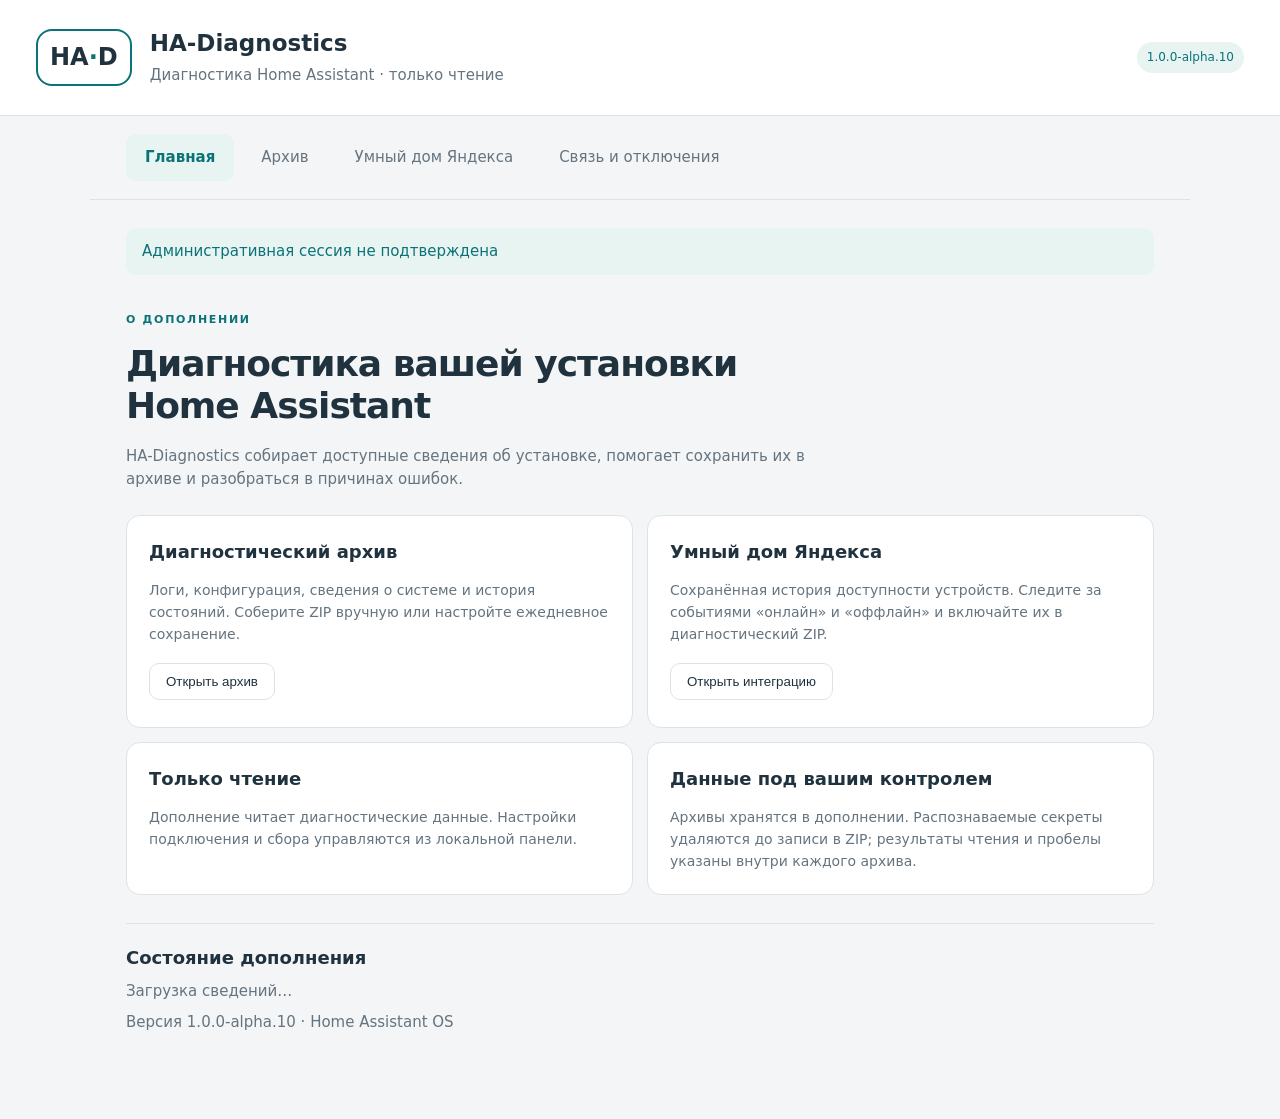
==== commit ddb9ca45: "Release Alpha 10: connection monitoring and improved HA matching" ====
--- a/ha_diagnostics_live/app/web/index.html
+++ b/ha_diagnostics_live/app/web/index.html
@@ -10,13 +10,14 @@
   <header>
     <div class="logo" aria-hidden="true">HA<span>·</span>D</div>
     <div><h1>HA-Diagnostics</h1><p>Диагностика Home Assistant · только чтение</p></div>
-    <span class="badge">1.0.0-alpha.9</span>
+    <span class="badge">1.0.0-alpha.10</span>
   </header>
   <main>
     <nav class="page-tabs" role="tablist" aria-label="Разделы дополнения">
       <button id="tab-home" data-tab="home" role="tab" aria-controls="home" aria-selected="true" tabindex="0" class="active">Главная</button>
       <button id="tab-archive" data-tab="archive" role="tab" aria-controls="archive" aria-selected="false" tabindex="-1">Архив</button>
       <button id="tab-yandex" data-tab="yandex" role="tab" aria-controls="yandex" aria-selected="false" tabindex="-1">Умный дом Яндекса</button>
+      <button id="tab-connection" data-tab="connection" role="tab" aria-controls="connection" aria-selected="false" tabindex="-1">Связь и отключения</button>
     </nav>
     <article>
       <div id="notice" role="status" aria-live="polite">Загрузка состояния…</div>
@@ -32,7 +33,7 @@
           <div class="card"><strong>Только чтение</strong><p>Дополнение читает диагностические данные. Настройки подключения и сбора управляются из локальной панели.</p></div>
           <div class="card"><strong>Данные под вашим контролем</strong><p>Архивы хранятся в дополнении. Распознаваемые секреты удаляются до записи в ZIP; результаты чтения и пробелы указаны внутри каждого архива.</p></div>
         </div>
-        <div class="about-runtime"><h3>Состояние дополнения</h3><p id="addon-state">Загрузка сведений…</p><p>Версия <span id="addon-version">1.0.0-alpha.9</span> · Home Assistant OS</p></div>
+        <div class="about-runtime"><h3>Состояние дополнения</h3><p id="addon-state">Загрузка сведений…</p><p>Версия <span id="addon-version">1.0.0-alpha.10</span> · Home Assistant OS</p></div>
         <div data-workflow="legacy" hidden>
 <details class="legacy-card"><summary>Подключение ChatGPT</summary><p>Подключите домашний MCP через Secure MCP Tunnel. Сначала создайте туннель в OpenAI Platform, затем сохраните его параметры здесь.</p><form id="tunnel-form" autocomplete="off"><label for="tunnel-id">Tunnel ID</label><input id="tunnel-id" name="tunnel-id" type="text" placeholder="tunnel_…" maxlength="107" required pattern="tunnel_[a-zA-Z0-9]{8,100}" spellcheck="false" autocomplete="off"><label for="tunnel-key">Runtime API key туннеля</label><input id="tunnel-key" name="tunnel-key" type="password" maxlength="8192" required autocomplete="new-password" spellcheck="false"><p>Ключ сохраняется локально и не показывается повторно. Это ключ транспорта OpenAI, а не токен Home Assistant. Для замены введите новый ключ.</p><button id="save-tunnel" type="submit">Сохранить туннель</button></form><p id="tunnel-state" role="status" aria-live="polite"></p><p>После сохранения перезапустите HA-Diagnostics через страницу приложения в Home Assistant. Затем выберите этот туннель при создании MCP в ChatGPT.</p><p>OAuth настраивается отдельно. Сохранение туннеля не включает удалённый доступ и не подтверждает подключение ChatGPT.</p><p id="transport-state"></p><button id="revoke">Отключить доступ ChatGPT</button></details>
 <details class="legacy-card"><summary>Доступ и приватность</summary><p>Очистка уменьшает раскрытие, но не гарантирует удаление любого неизвестного секрета. Уже отправленные сведения остаются в чате по условиям аккаунта OpenAI. Отзыв действует на следующие вызовы.</p><label>Настройки этого приложения (без секретов)<textarea id="policy" spellcheck="false" rows="18"></textarea></label><button id="save-policy">Сохранить локально</button><p>OAuth subject владельца подтверждается локально. MCP не имеет права менять настройки.</p></details>
@@ -68,6 +69,48 @@
 <details class="legacy-card"><summary>Диагностические сущности</summary><p>Камеры, медиа, геопозиция, данные присутствия и чувствительные домены исключены. Snapshot показывает состояние в момент наблюдения, история Recorder — отдельный источник.</p><button id="select-entities">Выбрать все допустимые сущности</button><pre id="entity-list"></pre></details>
 <details class="legacy-card"><summary>Архив и импорт</summary><p>Только .log, .txt и .json до 20 MiB. Исходный файл не сохраняется. Сначала проверьте очищенный предпросмотр.</p><input id="file" type="file" accept=".log,.txt,.json"><button id="preview">Предпросмотр</button><pre id="preview-content"></pre><label><input type="checkbox" id="share-import">Разрешить ChatGPT этот импорт</label><button id="commit" disabled>Сохранить очищенную копию</button><h3>Импортированные материалы</h3><div id="artifact-list"></div><pre id="artifact-content"></pre><h3>Проверить запись по evidence ID</h3><label>Идентификатор записи <input id="evidence-id" placeholder="rec_…" maxlength="36"></label><button id="show-evidence">Показать очищенную запись</button><pre id="evidence-content"></pre><button id="delete">Удалить собственный архив</button></details>
         </div>
+      </section>
+      <section id="connection" data-page role="tabpanel" aria-labelledby="tab-connection" tabindex="0" hidden>
+        <div class="page-heading"><span class="eyebrow">СОСТОЯНИЕ СВЯЗИ</span><h2>Связь и отключения</h2><p>Качество сигнала, доступность и давность обновления объектов Home Assistant. Активированные и деактивированные объекты показаны вместе.</p></div>
+        <div class="connection-toolbar">
+          <button id="refresh-connection">Обновить</button>
+          <button id="open-connection-add" class="primary">Добавить объект</button>
+          <span>Данные обновляются каждые 15 секунд, пока вкладка открыта.</span>
+        </div>
+        <p id="connection-state" role="status" aria-live="polite">Загрузка объектов…</p>
+        <p id="connection-summary"></p>
+        <div class="connection-filters">
+          <label for="connection-search">Поиск объектов<input id="connection-search" type="search" placeholder="Название, ID, устройство или комната" autocomplete="off"></label>
+          <label for="connection-filter">Показать<select id="connection-filter"><option value="all">Все объекты</option><option value="poor">Плохое качество</option><option value="unavailable">Нет связи или данных</option><option value="disabled">Деактивированные в HA</option><option value="custom">Добавленные вручную</option></select></label>
+        </div>
+        <div class="connection-columns" aria-hidden="true"><span>Объект</span><span>Значение</span><span>Данные обновились</span><span></span></div>
+        <ul id="connection-list" class="connection-list" aria-label="Показатели связи"></ul>
+        <details id="connection-hidden" class="connection-details"><summary id="connection-hidden-title">Скрытые объекты</summary><ul id="connection-hidden-list" class="connection-list" aria-label="Скрытые показатели связи"></ul></details>
+        <details class="connection-details">
+          <summary>Цвета и диапазоны</summary>
+          <div class="connection-legend"><span class="quality-1">Критично</span><span class="quality-2">Плохо</span><span class="quality-3">Средне</span><span class="quality-4">Хорошо</span><span class="quality-5">Отлично</span></div>
+          <div class="connection-scale-table"><table><thead><tr><th>Показатель</th><th>Красный</th><th>Оранжевый</th><th>Жёлтый</th><th>Салатовый</th><th>Зелёный</th></tr></thead><tbody>
+            <tr><th>LQI · 0–255</th><td>0–50</td><td>51–101</td><td>102–152</td><td>153–203</td><td>204–255</td></tr>
+            <tr><th>RSSI · dBm</th><td>&lt; −90</td><td>−90…&lt; −80</td><td>−80…&lt; −70</td><td>−70…&lt; −60</td><td>≥ −60</td></tr>
+            <tr><th>Сигнал · %</th><td>0…&lt; 20</td><td>20…&lt; 40</td><td>40…&lt; 60</td><td>60…&lt; 80</td><td>80–100</td></tr>
+            <tr><th>Сигнал/шум · dB</th><td>&lt; 5</td><td>5…&lt; 10</td><td>10…&lt; 20</td><td>20…&lt; 30</td><td>≥ 30</td></tr>
+            <tr><th>Задержка · ms</th><td>&gt; 250</td><td>&gt; 100…250</td><td>&gt; 50…100</td><td>&gt; 20…50</td><td>0–20</td></tr>
+            <tr><th>Потери пакетов · %</th><td>&gt; 25</td><td>&gt; 10…25</td><td>&gt; 5…10</td><td>&gt; 1…5</td><td>0–1</td></tr>
+          </tbody></table></div>
+          <p class="export-note">Диапазоны — ориентировочная оценка. У датчиков доступности зелёный означает наличие связи, красный — её отсутствие. Неизвестные значения и объекты без подходящей шкалы показаны нейтральным цветом.</p>
+        </details>
+        <p class="export-note">Давность отсчитывается от последнего отчёта объекта в HA; если это время недоступно — от последнего изменения данных. Через сутки показываются дата и время. Деактивированный объект может не иметь состояния и времени обновления. Спящие устройства обновляются редко: давность сама по себе не означает отключение.</p>
+        <dialog id="connection-add-dialog" aria-labelledby="connection-add-title">
+          <div class="history-heading"><h3 id="connection-add-title">Добавить свой объект</h3><button id="close-connection-add" type="button" aria-label="Закрыть добавление объекта">Закрыть</button></div>
+          <form id="connection-add-form">
+            <label for="connection-add-search">Поиск в Home Assistant</label><input id="connection-add-search" type="search" placeholder="Название, ID, устройство или комната" autocomplete="off">
+            <label for="connection-add-select">Объект</label><select id="connection-add-select" size="6" required></select>
+            <p id="connection-add-state" class="export-note" role="status" aria-live="polite"></p>
+            <label for="connection-add-scale">Оценка значения</label><select id="connection-add-scale"><option value="auto">Определить автоматически</option><option value="lqi">LQI · 0–255</option><option value="dbm">Уровень сигнала · dBm</option><option value="percent">Качество сигнала · 0–100 %</option><option value="snr">Сигнал/шум · dB</option><option value="latency">Задержка · ms (или s)</option><option value="packet_loss">Потери пакетов · 0–100 %</option><option value="none">Без цветовой оценки</option></select>
+            <p class="export-note">Можно выбрать любой существующий объект, включая деактивированные. Для произвольного показателя выберите подходящую шкалу или оставьте нейтральный цвет. Повторный выбор меняет шкалу уже добавленного объекта.</p>
+            <button id="confirm-connection-add" class="primary" type="submit" disabled>Добавить</button>
+          </form>
+        </dialog>
       </section>
       <section id="yandex" data-page role="tabpanel" aria-labelledby="tab-yandex" tabindex="0" hidden>
         <div class="page-heading"><span class="eyebrow">ИНТЕГРАЦИЯ</span><h2>Умный дом Яндекса</h2><p>Наблюдайте за доступностью устройств и сохраняйте историю в диагностическом архиве.</p></div>
@@ -119,7 +162,7 @@
             <p id="ha-link-state" role="status" aria-live="polite"></p>
             <fieldset class="matching-filters" aria-describedby="ha-match-filter-note">
               <legend>Фильтры подбора</legend>
-              <p class="export-note">По умолчанию все включены. Отключите лишние фильтры, чтобы расширить поиск. Название может совпадать частично.</p>
+              <p class="export-note">По умолчанию все включены. Отключите лишние фильтры, чтобы расширить поиск. Название сравнивается с устройством и его объектами и может совпадать частично. Тип определяется по назначению объектов.</p>
               <div class="matching-filter-options">
                 <label class="matching-filter"><input id="ha-match-name" type="checkbox" checked><span><strong>Название</strong><small id="ha-match-name-value"></small></span></label>
                 <label class="matching-filter"><input id="ha-match-room" type="checkbox" checked><span><strong>Комната</strong><small id="ha-match-room-value"></small></span></label>
--- a/ha_diagnostics_live/app/web/style.css
+++ b/ha_diagnostics_live/app/web/style.css
@@ -36,6 +36,25 @@
 .event-comparison.match{color:var(--accent)}.event-comparison.mismatch{color:#a64b13;font-weight:600}
 .history-filter{display:block;max-width:320px;font-size:13px;color:var(--muted)}.history-filter select{margin-top:6px;color:var(--text)}
 .comparison-observation{display:block;font-size:12px;margin-top:4px;overflow-wrap:anywhere}
+#connection .page-heading{margin:16px 0 20px}#connection .page-heading h2{font-size:32px;margin:8px 0 10px}#connection .page-heading p{font-size:14px;margin:10px 0}
+.connection-toolbar{display:flex;align-items:center;flex-wrap:wrap;gap:8px}.connection-toolbar button{margin:0}.connection-toolbar>span{font-size:12px;color:var(--muted);margin-left:auto}
+#connection-state{font-size:13px;color:var(--muted);overflow-wrap:anywhere}#connection-summary{font-size:14px;font-weight:600;color:var(--text);margin:20px 0}
+.connection-filters{display:grid;grid-template-columns:minmax(0,1fr) minmax(180px,250px);gap:16px;margin:16px 0 22px}.connection-filters label{margin:0;color:var(--muted);font-size:13px}
+#connection-search,#connection-add-search{display:block;width:100%;min-width:0;padding:10px 12px;border:1px solid var(--line);border-radius:8px;background:var(--surface);color:var(--text);font:inherit}
+.connection-filters input,.connection-filters select{margin-top:6px}
+.connection-list{list-style:none;margin:0;padding:0}.connection-columns,.connection-row{display:grid;grid-template-columns:minmax(0,1fr) minmax(115px,150px) minmax(145px,190px) 88px;gap:16px;align-items:start}
+.connection-columns{padding:0 16px 8px;color:var(--muted);font-size:12px}.connection-row{padding:18px 16px;margin-bottom:8px;border:1px solid var(--line);border-radius:12px;background:var(--surface)}
+.connection-row>div{min-width:0}.connection-row strong,.connection-row small{display:block;overflow-wrap:anywhere}.connection-row small{margin-top:5px;font-size:12px}.connection-row strong{font-size:14px}
+.connection-value strong{display:inline-block;font-size:17px;padding:3px 9px;border-radius:8px;font-variant-numeric:tabular-nums}.connection-age{padding-top:3px;font-size:14px;font-variant-numeric:tabular-nums;overflow-wrap:anywhere}
+.connection-row-actions button{padding:7px 10px;margin:0 0 6px;font-size:12px;width:100%}.connection-badges{display:flex;flex-wrap:wrap;gap:4px;margin-top:7px}.connection-badges:empty{display:none}.connection-badges span{padding:2px 7px;background:var(--bg);border-radius:5px;color:var(--muted);font-size:11px}
+.connection-details{border:1px solid var(--line);border-radius:12px;padding:16px;margin-top:20px;background:var(--surface)}.connection-details summary{cursor:pointer;font-weight:600}.connection-details .connection-list{margin-top:16px}
+.connection-legend{display:flex;flex-wrap:wrap;gap:7px;margin:18px 0}.connection-legend span{padding:4px 10px;border-radius:6px;font-size:12px;font-weight:650}
+.quality-1{color:#a21d2d;background:#fce9ec}.quality-2{color:#9c470a;background:#fff0de}.quality-3{color:#756000;background:#fff7cc}.quality-4{color:#4d6818;background:#eef5d7}.quality-5{color:#19643c;background:#e2f5e9}.quality-neutral{color:var(--muted);background:var(--bg)}
+.connection-scale-table{overflow-x:auto;max-width:100%}.connection-scale-table table{width:100%;min-width:650px;border-collapse:collapse;font-size:12px}.connection-scale-table th,.connection-scale-table td{padding:9px 8px;border-bottom:1px solid var(--line);text-align:left}.connection-scale-table th{font-weight:600}
+.connection-empty{padding:24px 16px;border:1px dashed var(--line);border-radius:12px;color:var(--muted)}.connection-stale .connection-value{opacity:.65}
+#connection-add-dialog{width:min(760px,calc(100% - 32px));max-height:calc(100% - 32px);padding:24px;border:1px solid var(--line);border-radius:14px;background:var(--surface);color:var(--text);overflow:auto}#connection-add-dialog::backdrop{background:rgb(0 0 0 / 40%)}#connection-add-dialog .history-heading{margin:0}#connection-add-title{margin:0}#connection-add-select{font-size:13px}
+@media(prefers-color-scheme:dark){.quality-1{color:#ffacb6;background:#4a2630}.quality-2{color:#ffbd83;background:#443124}.quality-3{color:#f3d875;background:#393620}.quality-4{color:#c4df85;background:#303d23}.quality-5{color:#8de0ad;background:#203e32}}
+@media(max-width:700px){.connection-toolbar>span{width:100%;margin-left:0;margin-top:5px}.connection-filters{grid-template-columns:1fr;gap:12px}.connection-columns{display:none}.connection-row{grid-template-columns:minmax(0,1fr) auto;gap:14px;padding:16px}.connection-row>div:first-child{grid-column:1/-1}.connection-value{grid-column:1}.connection-age{grid-column:1}.connection-row-actions{grid-column:2;grid-row:2/4;max-width:88px}.connection-age:before{content:'Данные обновились';display:block;font-size:11px;color:var(--muted);margin-bottom:4px}#connection-add-dialog{padding:18px}.connection-details{padding:14px}}
 .matching-list{margin:16px 0 22px}.matching-device{padding:18px 0;border-bottom:1px solid var(--line);overflow-wrap:anywhere}
 .matching-panel{padding:18px 20px;margin:24px 0;border:1px solid var(--line);border-radius:12px;background:var(--surface)}.matching-panel>summary{cursor:pointer;font-size:17px;font-weight:650}.matching-panel .history-heading h3{font-size:18px}
 .matching-device>strong{font-size:16px}.matching-device .event-place{margin-top:4px}.matching-target{margin:7px 0;font-size:13px;color:var(--muted)}
